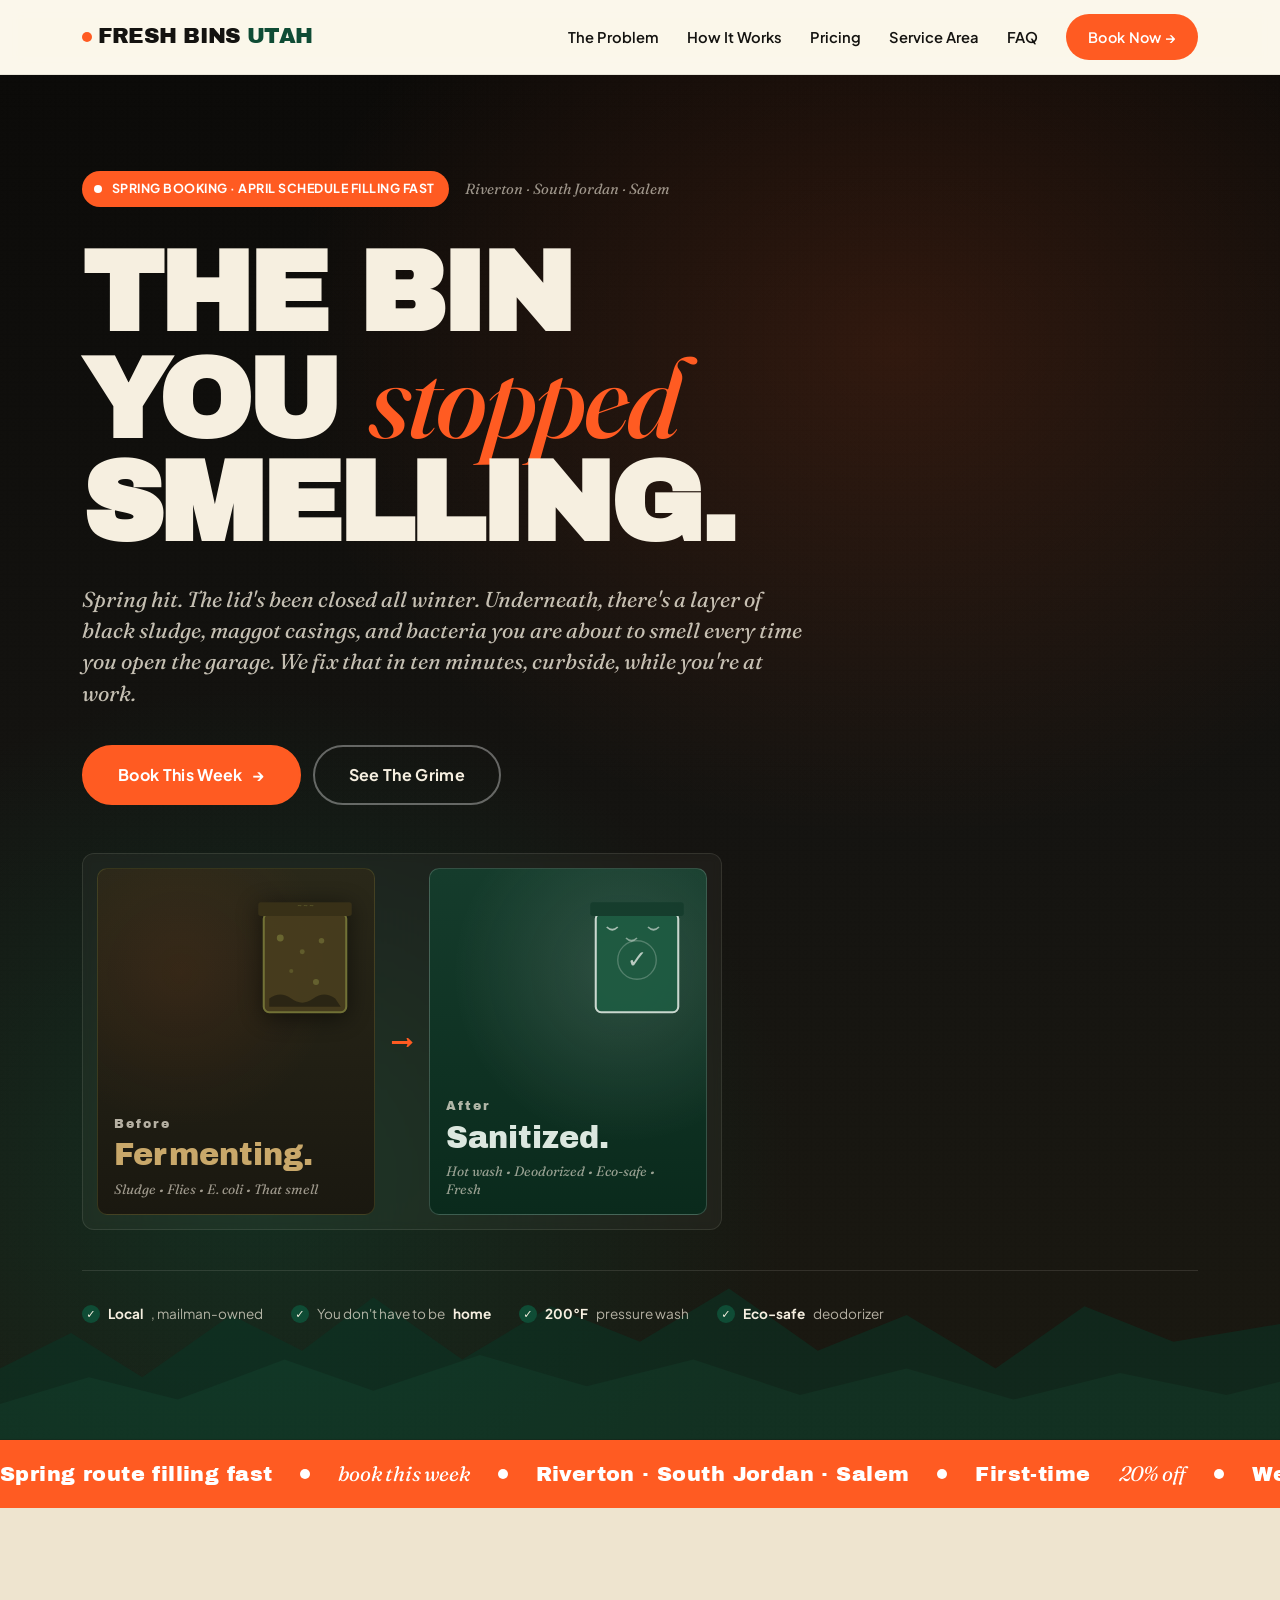
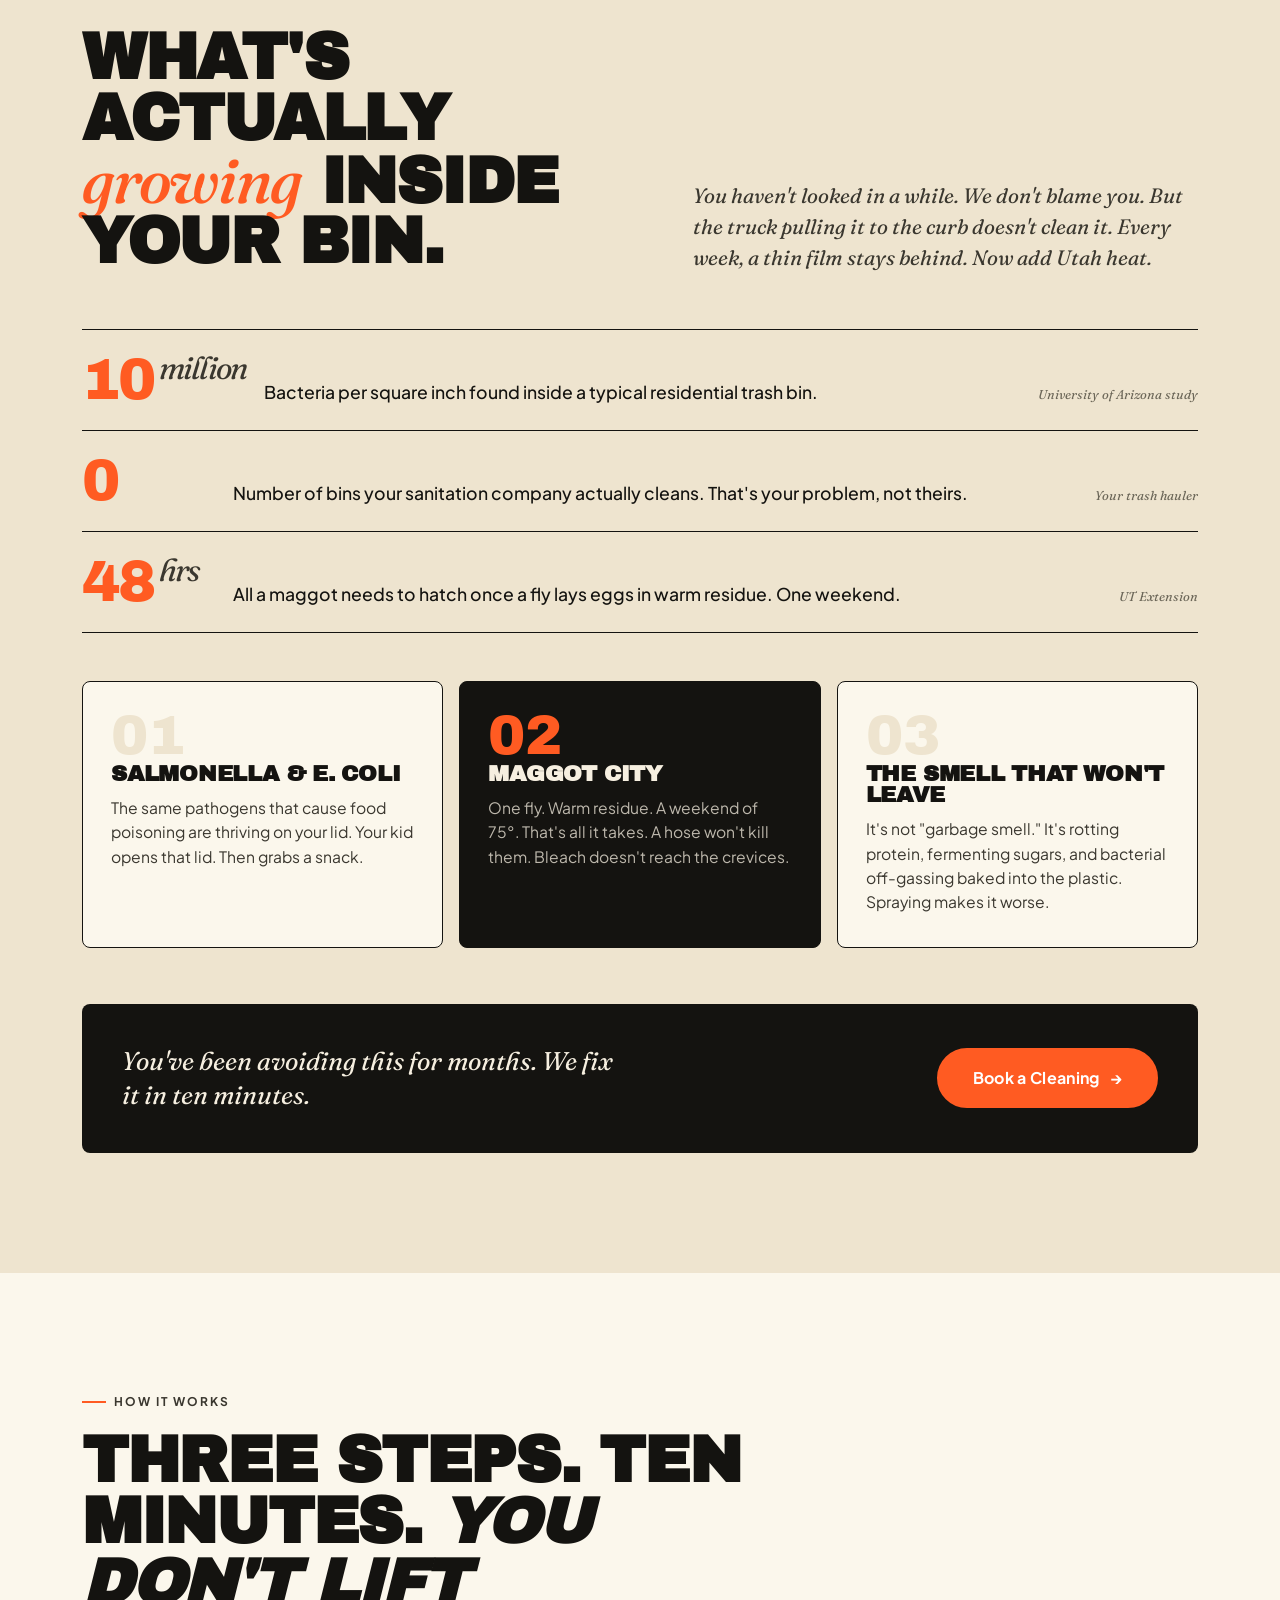
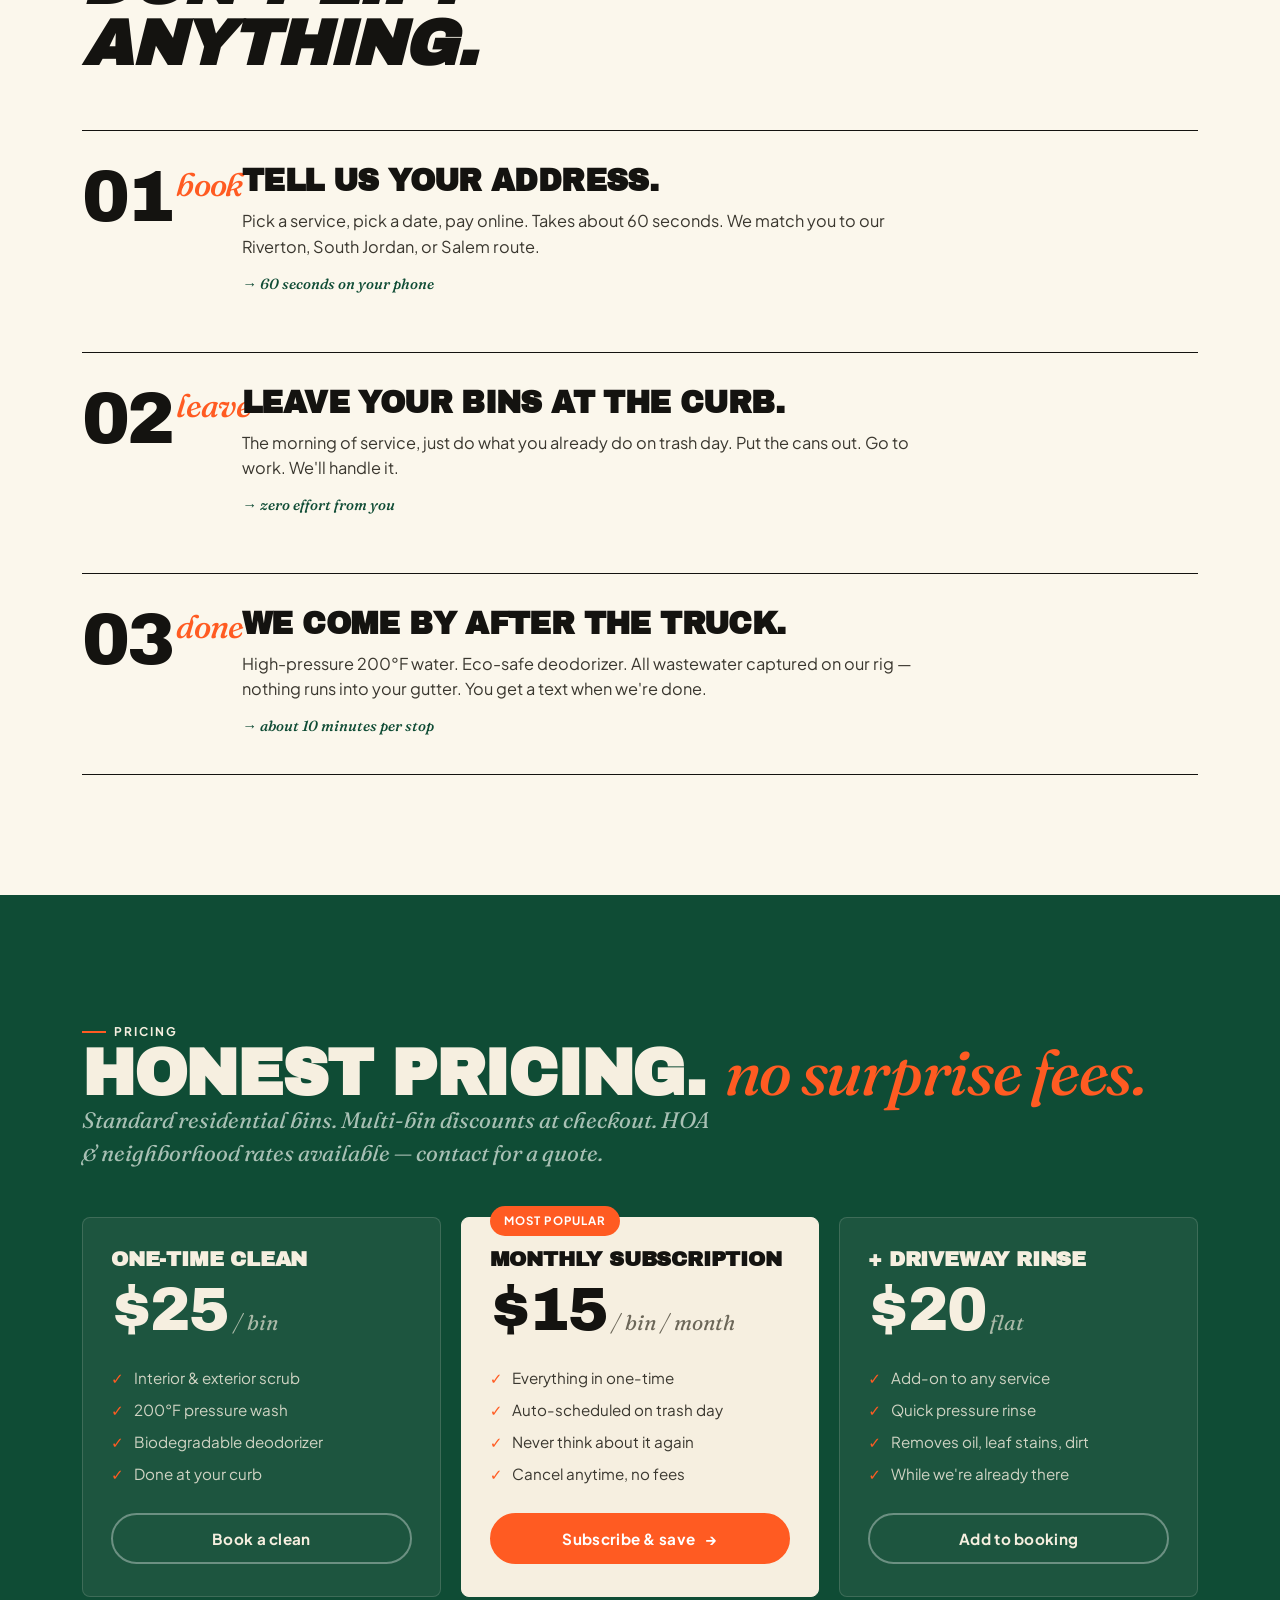
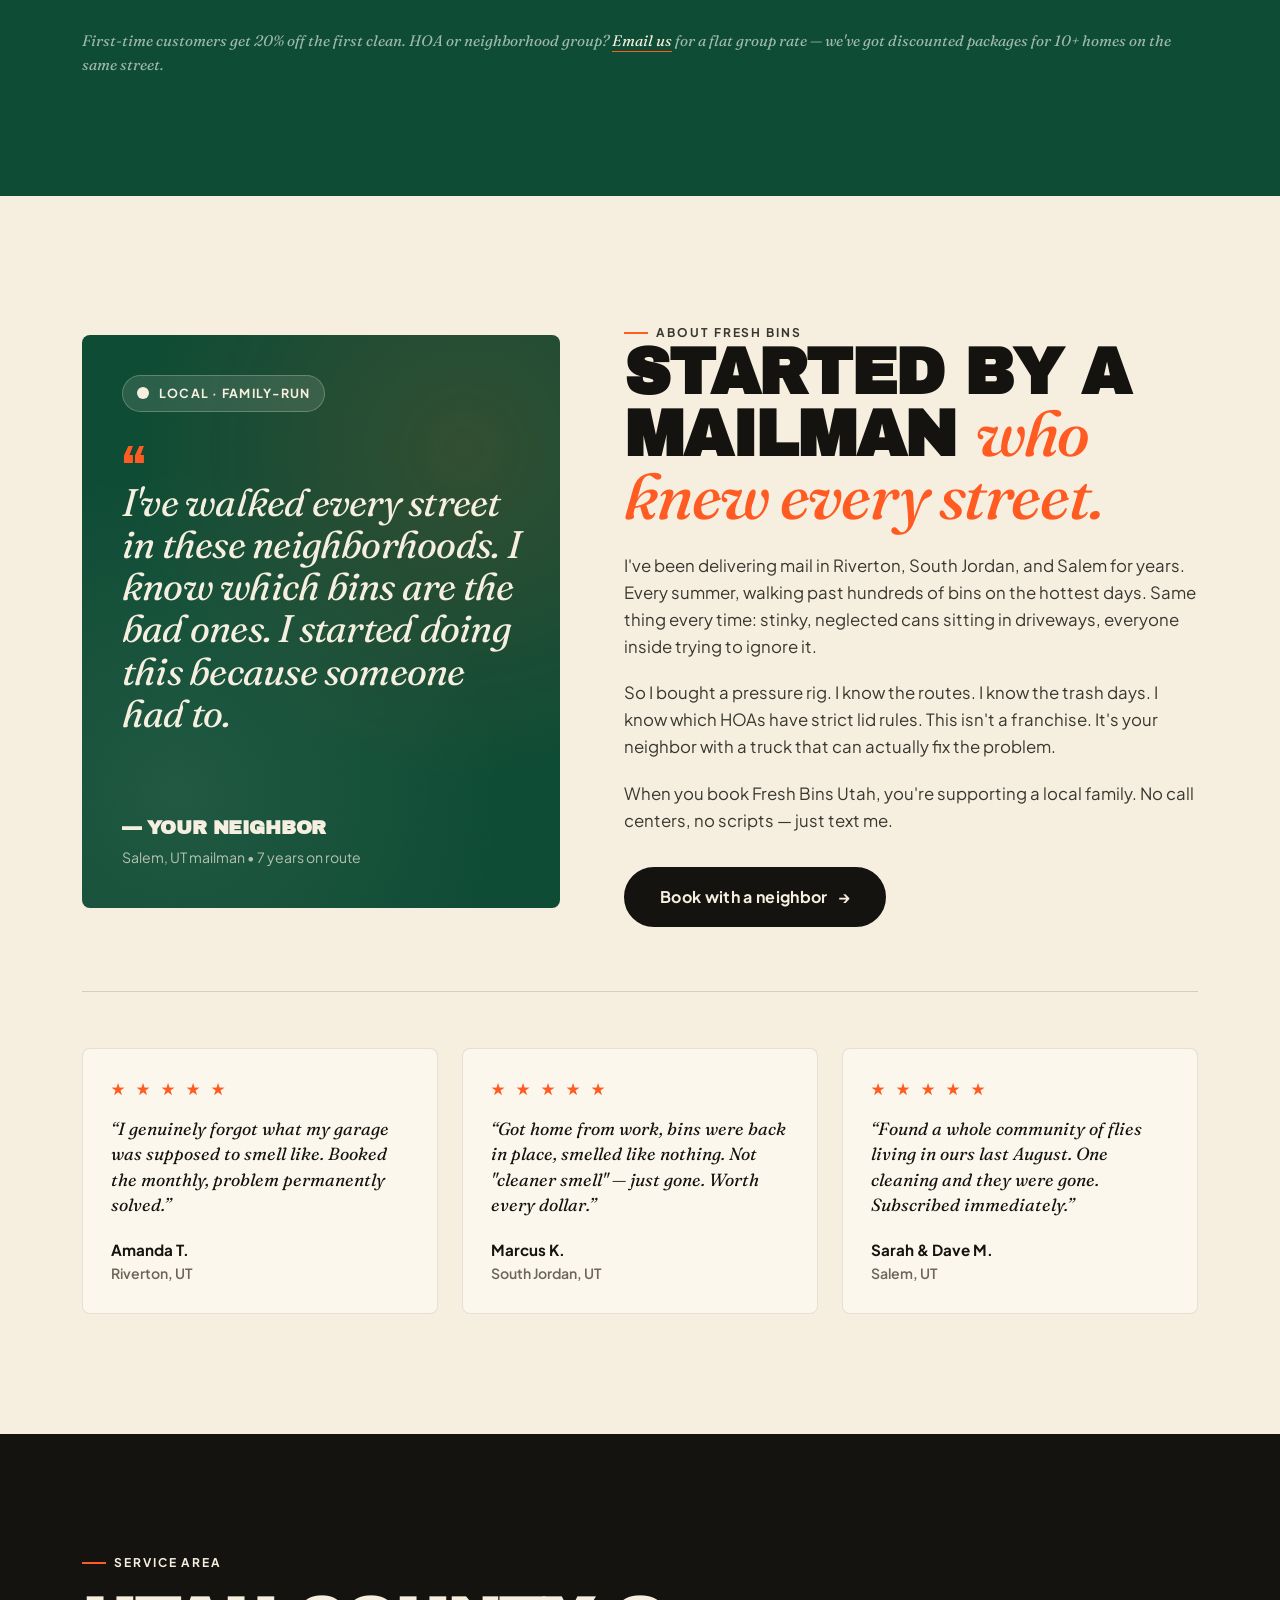
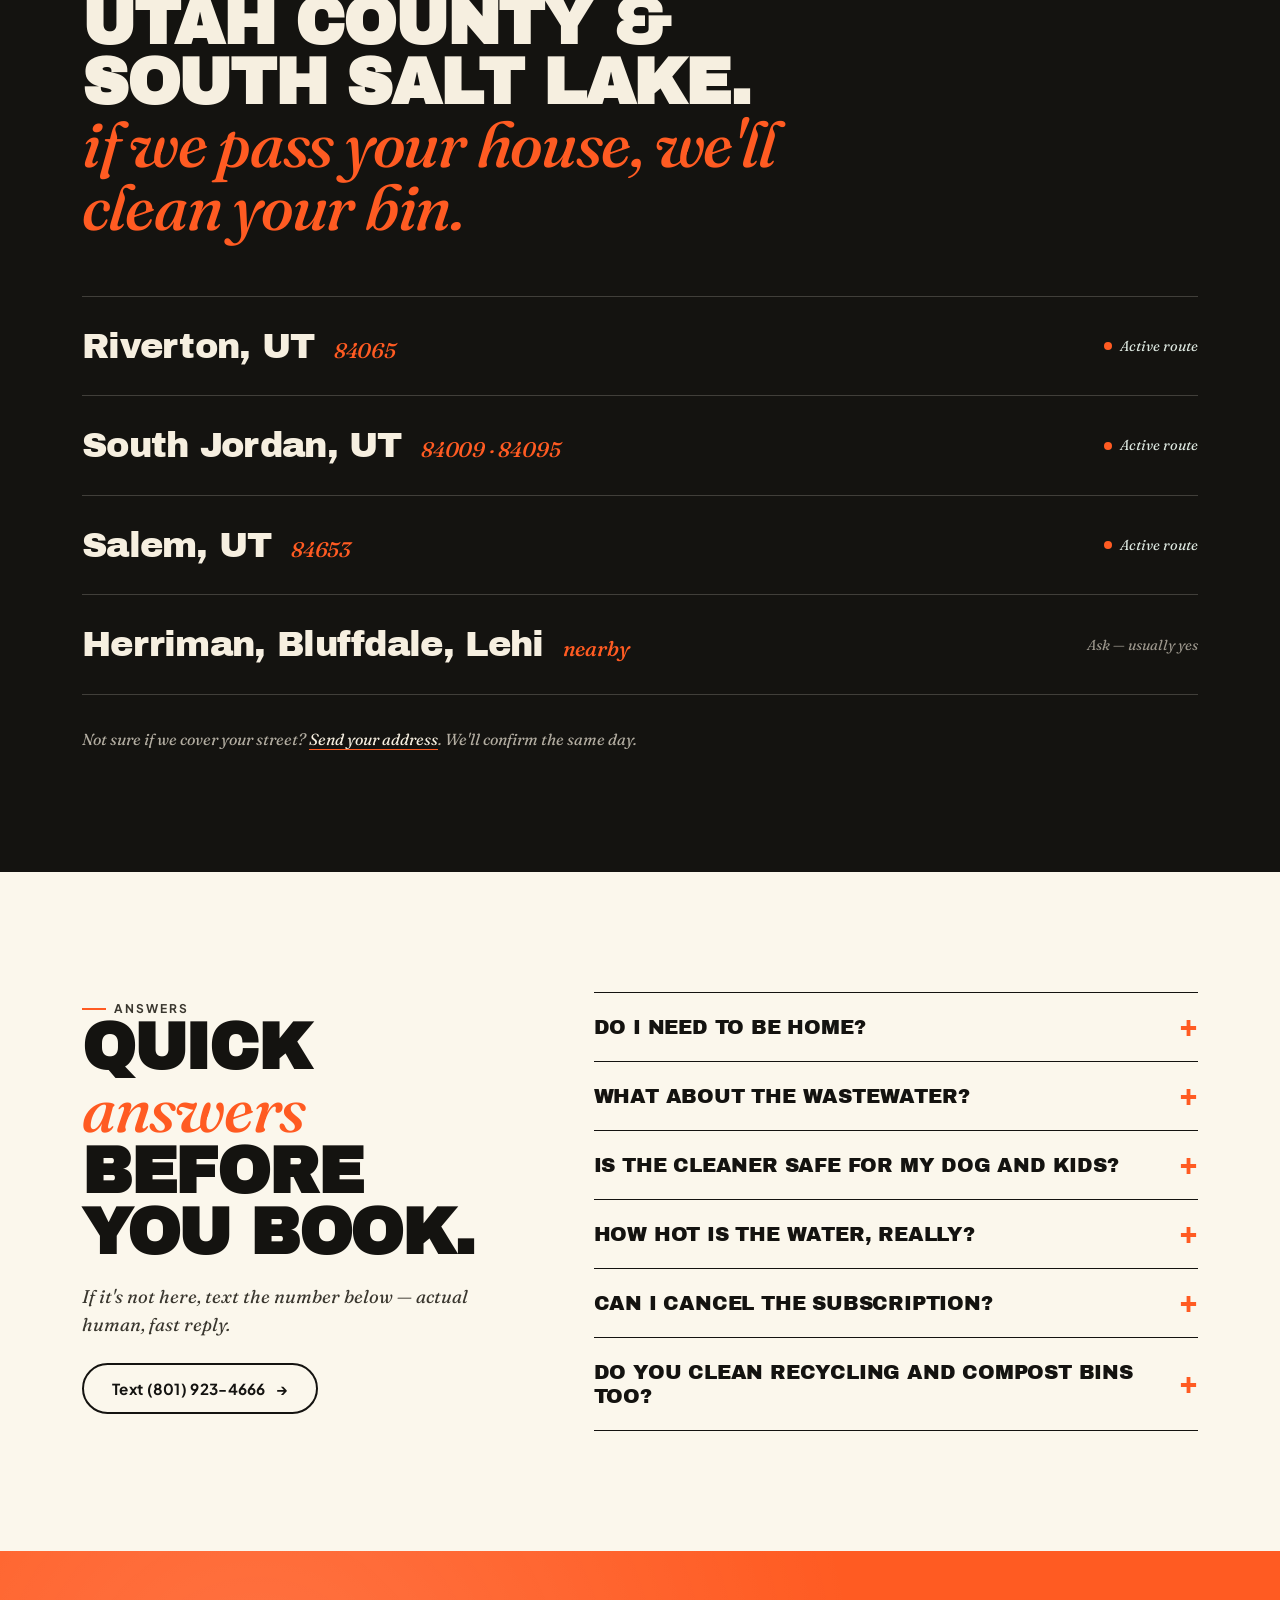
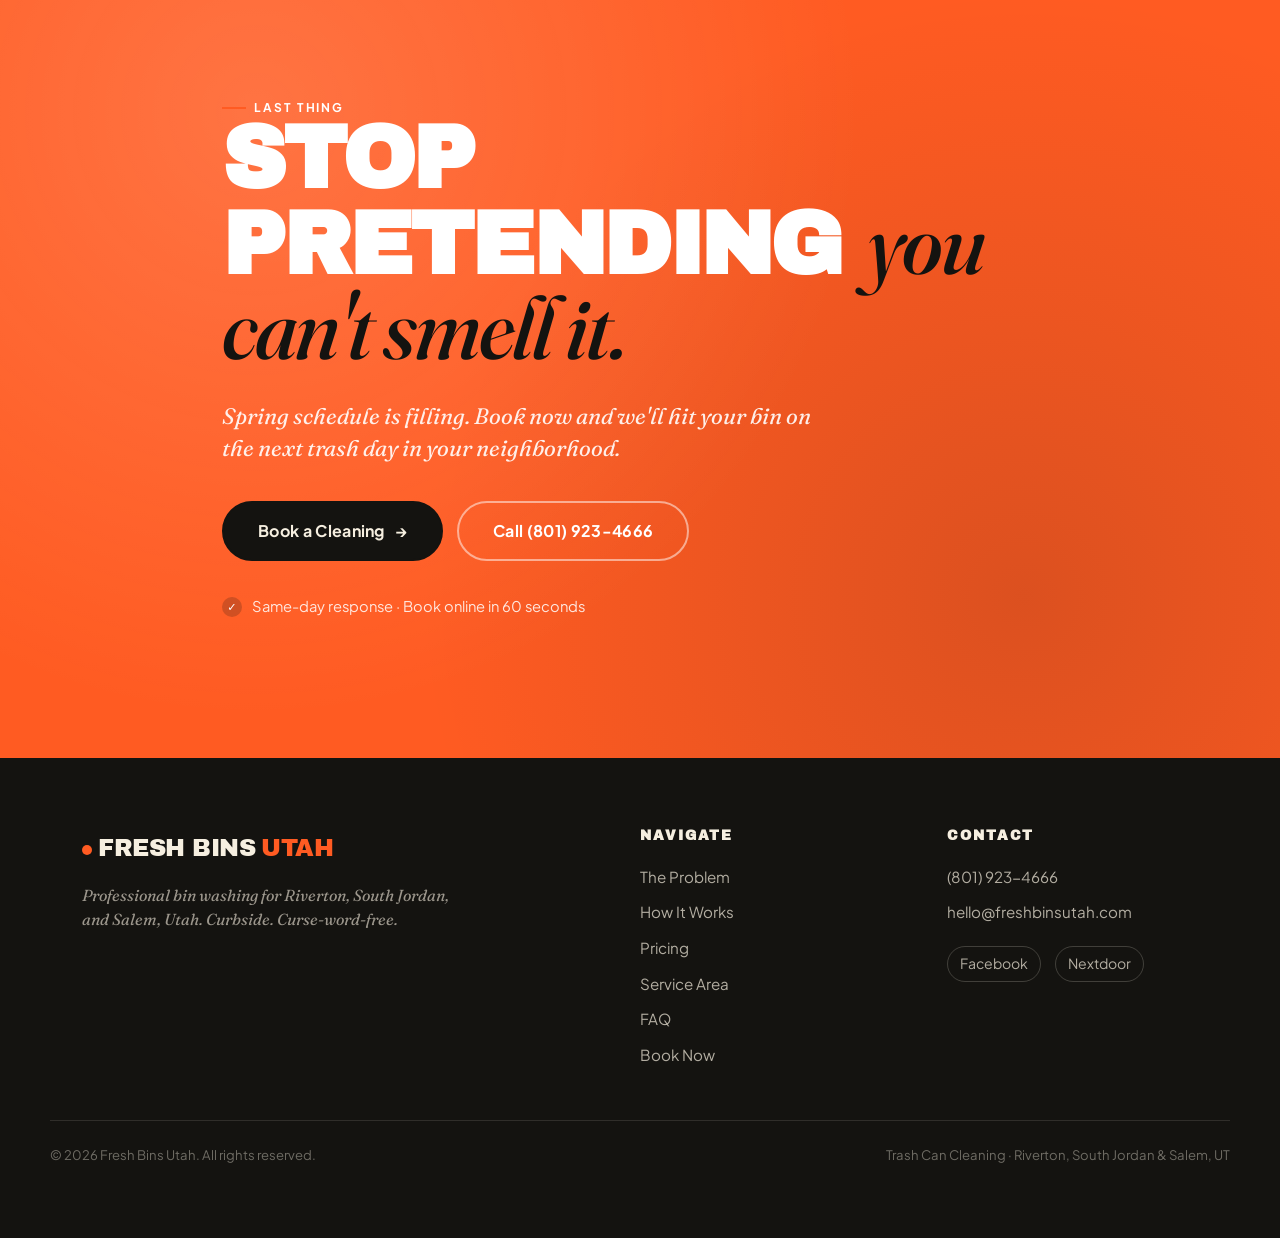
==== index.html @ 8e1d7fcf "Initial site" ====
<!DOCTYPE html>
<html lang="en">
<head>
  <meta charset="UTF-8" />
  <meta name="viewport" content="width=device-width, initial-scale=1.0" />
  <title>Fresh Bins Utah | Trash Can Cleaning in Riverton, South Jordan &amp; Salem UT</title>
  <meta name="description" content="We pressure-wash the gunk, maggots, and stench out of your trash cans. Curbside service in Riverton, South Jordan &amp; Salem, UT. Book online in 60 seconds." />
  <meta name="keywords" content="bin washing Utah, trash can cleaning Riverton UT, trash can cleaning South Jordan UT, recycling bin cleaning Salem Utah, garbage can cleaning service Utah County" />
  <meta name="theme-color" content="#141310" />
  <meta property="og:title" content="Fresh Bins Utah | Bin Washing Service" />
  <meta property="og:description" content="Spring is here. So are the flies. We clean the bin you've stopped looking at." />
  <meta property="og:type" content="website" />
  <link rel="stylesheet" href="style.css" />

  <!-- JSON-LD Local Business Schema -->
  <script type="application/ld+json">
  {
    "@context": "https://schema.org",
    "@type": "LocalBusiness",
    "name": "Fresh Bins Utah",
    "description": "Professional trash can and recycling bin cleaning service serving Riverton, South Jordan, and Salem, Utah.",
    "telephone": "(801) 923-4666",
    "email": "hello@freshbinsutah.com",
    "url": "https://freshbinsutah.com",
    "areaServed": [
      { "@type": "City", "name": "Riverton", "addressRegion": "UT" },
      { "@type": "City", "name": "South Jordan", "addressRegion": "UT" },
      { "@type": "City", "name": "Salem", "addressRegion": "UT" }
    ],
    "serviceType": "Bin Washing, Trash Can Cleaning, Pressure Washing",
    "priceRange": "$$",
    "sameAs": []
  }
  </script>
</head>
<body>

  <!-- ===================== NAV ===================== -->
  <header class="site-header">
    <div class="container nav-container">
      <a href="#hero" class="logo">
        <span class="dot"></span>Fresh Bins <span>Utah</span>
      </a>
      <button class="nav-toggle" aria-label="Open menu" aria-expanded="false">
        <span></span><span></span><span></span>
      </button>
      <nav class="nav-links" id="nav-links">
        <a href="#problem">The Problem</a>
        <a href="#how-it-works">How It Works</a>
        <a href="#pricing">Pricing</a>
        <a href="#service-area">Service Area</a>
        <a href="#faq">FAQ</a>
        <a href="book.html" class="nav-cta">Book Now &rarr;</a>
      </nav>
    </div>
  </header>

  <!-- ===================== HERO ===================== -->
  <section id="hero" class="hero">
    <div class="hero-bg"></div>
    <div class="hero-grain"></div>

    <!-- Mountain silhouette -->
    <svg class="hero-mountains" viewBox="0 0 1440 220" preserveAspectRatio="none" aria-hidden="true">
      <path fill="#0a3525" d="M0,220 L0,140 L80,100 L160,150 L260,80 L340,120 L420,60 L520,130 L620,70 L720,110 L820,50 L920,120 L1020,80 L1120,140 L1220,70 L1320,110 L1440,90 L1440,220 Z"/>
      <path fill="#0F4C35" opacity="0.7" d="M0,220 L0,180 L100,150 L200,175 L320,130 L420,165 L540,125 L660,160 L780,130 L900,170 L1020,140 L1140,175 L1260,145 L1380,170 L1440,155 L1440,220 Z"/>
    </svg>

    <div class="container hero-content">
      <div class="hero-top">
        <span class="hero-alert">
          <span class="pulse"></span> Spring Booking &middot; April Schedule Filling Fast
        </span>
        <span class="hero-locations">Riverton &middot; South Jordan &middot; Salem</span>
      </div>

      <h1>
        <span class="line">The bin</span>
        <span class="line">you <em>stopped</em></span>
        <span class="line">smelling.</span>
      </h1>

      <p class="hero-sub">
        Spring hit. The lid's been closed all winter. Underneath, there's a layer of black sludge, maggot casings, and bacteria you are about to smell every time you open the garage. We fix that in ten minutes, curbside, while you're at work.
      </p>

      <div class="hero-ctas">
        <a href="book.html" class="btn btn-primary btn-lg btn-arrow">Book This Week</a>
        <a href="#problem" class="btn btn-ghost btn-lg">See The Grime</a>
      </div>

      <!-- Before / After visual -->
      <div class="hero-visual" aria-label="Before and after bin transformation">
        <div class="bin bin-before">
          <svg class="bin-illo" viewBox="0 0 80 100" aria-hidden="true">
            <rect x="10" y="22" width="60" height="72" rx="4" fill="#4a3f1e" stroke="#7A7B3A" stroke-width="1.5"/>
            <rect x="6" y="14" width="68" height="10" rx="2" fill="#3a3218"/>
            <circle cx="22" cy="40" r="2.5" fill="#7A7B3A" opacity="0.8"/>
            <circle cx="38" cy="50" r="1.8" fill="#7A7B3A" opacity="0.6"/>
            <circle cx="52" cy="42" r="2" fill="#7A7B3A" opacity="0.7"/>
            <circle cx="30" cy="64" r="1.5" fill="#7A7B3A" opacity="0.5"/>
            <circle cx="48" cy="72" r="2.2" fill="#7A7B3A" opacity="0.7"/>
            <path d="M14 84 Q22 78 30 84 T46 84 T62 84 L66 90 L14 90 Z" fill="#2a2413" opacity="0.9"/>
            <text x="40" y="18" text-anchor="middle" font-size="6" fill="#7A7B3A" opacity="0.7">~ ~ ~</text>
          </svg>
          <span class="bin-label">Before</span>
          <div class="bin-state">Fermenting.</div>
          <span class="bin-meta">Sludge &bull; Flies &bull; E. coli &bull; That smell</span>
        </div>

        <div class="arrow-transform" aria-hidden="true">&rarr;</div>

        <div class="bin bin-after">
          <svg class="bin-illo" viewBox="0 0 80 100" aria-hidden="true">
            <rect x="10" y="22" width="60" height="72" rx="4" fill="#1e5c42" stroke="#DCE7DF" stroke-width="1.5"/>
            <rect x="6" y="14" width="68" height="10" rx="2" fill="#153c2c"/>
            <path d="M18 32 Q22 36 26 32" stroke="#DCE7DF" stroke-width="1.2" fill="none" opacity="0.8"/>
            <path d="M32 40 Q36 44 40 40" stroke="#DCE7DF" stroke-width="1.2" fill="none" opacity="0.6"/>
            <path d="M48 32 Q52 36 56 32" stroke="#DCE7DF" stroke-width="1.2" fill="none" opacity="0.7"/>
            <circle cx="40" cy="56" r="14" fill="none" stroke="#DCE7DF" stroke-width="1" opacity="0.3"/>
            <text x="40" y="62" text-anchor="middle" font-size="18" font-weight="900" fill="#DCE7DF" opacity="0.9">&#10003;</text>
          </svg>
          <span class="bin-label">After</span>
          <div class="bin-state">Sanitized.</div>
          <span class="bin-meta">Hot wash &bull; Deodorized &bull; Eco-safe &bull; Fresh</span>
        </div>
      </div>

      <div class="hero-trust">
        <span class="trust-item"><span class="check">&#10003;</span> <strong>Local</strong>, mailman-owned</span>
        <span class="trust-item"><span class="check">&#10003;</span> You don't have to be <strong>home</strong></span>
        <span class="trust-item"><span class="check">&#10003;</span> <strong>200&deg;F</strong> pressure wash</span>
        <span class="trust-item"><span class="check">&#10003;</span> <strong>Eco-safe</strong> deodorizer</span>
      </div>
    </div>
  </section>

  <!-- ===================== URGENCY STRIP ===================== -->
  <div class="urgency-strip" aria-hidden="true">
    <div class="urgency-track">
      <span>Spring route filling fast <span class="dot"></span> <em>book this week</em> <span class="dot"></span> Riverton &middot; South Jordan &middot; Salem <span class="dot"></span> First-time <em>20% off</em> <span class="dot"></span> We come to your curb <span class="dot"></span> 10-minute cleanings <span class="dot"></span></span>
      <span>Spring route filling fast <span class="dot"></span> <em>book this week</em> <span class="dot"></span> Riverton &middot; South Jordan &middot; Salem <span class="dot"></span> First-time <em>20% off</em> <span class="dot"></span> We come to your curb <span class="dot"></span> 10-minute cleanings <span class="dot"></span></span>
    </div>
  </div>

  <!-- ===================== PROBLEM / DISGUST ===================== -->
  <section id="problem" class="problem section-pad">
    <div class="container">
      <div class="problem-head reveal">
        <h2>What's actually <em>growing</em> inside your bin.</h2>
        <p class="problem-lede">
          You haven't looked in a while. We don't blame you. But the truck pulling it to the curb doesn't clean it. Every week, a thin film stays behind. Now add Utah heat.
        </p>
      </div>

      <ul class="gross-stats reveal">
        <li class="gross-stat">
          <span class="num">10<sup class="num-unit">million</sup></span>
          <span class="desc">Bacteria per square inch found inside a typical residential trash bin.</span>
          <span class="source">University of Arizona study</span>
        </li>
        <li class="gross-stat">
          <span class="num">0</span>
          <span class="desc">Number of bins your sanitation company actually cleans. That's your problem, not theirs.</span>
          <span class="source">Your trash hauler</span>
        </li>
        <li class="gross-stat">
          <span class="num">48<sup class="num-unit">hrs</sup></span>
          <span class="desc">All a maggot needs to hatch once a fly lays eggs in warm residue. One weekend.</span>
          <span class="source">UT Extension</span>
        </li>
      </ul>

      <div class="bin-truths">
        <article class="truth-card reveal">
          <div class="truth-num">01</div>
          <h3>Salmonella &amp; E. coli</h3>
          <p>The same pathogens that cause food poisoning are thriving on your lid. Your kid opens that lid. Then grabs a snack.</p>
        </article>
        <article class="truth-card accent reveal">
          <div class="truth-num">02</div>
          <h3>Maggot city</h3>
          <p>One fly. Warm residue. A weekend of 75&deg;. That's all it takes. A hose won't kill them. Bleach doesn't reach the crevices.</p>
        </article>
        <article class="truth-card reveal">
          <div class="truth-num">03</div>
          <h3>The smell that won't leave</h3>
          <p>It's not "garbage smell." It's rotting protein, fermenting sugars, and bacterial off-gassing baked into the plastic. Spraying makes it worse.</p>
        </article>
      </div>

      <div class="problem-cta reveal">
        <p>You've been avoiding this for months. <em>We fix it in ten minutes.</em></p>
        <a href="book.html" class="btn btn-primary btn-lg btn-arrow">Book a Cleaning</a>
      </div>
    </div>
  </section>

  <!-- ===================== HOW IT WORKS ===================== -->
  <section id="how-it-works" class="how-it-works section-pad">
    <div class="container">
      <div class="how-head reveal">
        <span class="eyebrow">How it works</span>
        <h2>Three steps. Ten minutes. <em>You don't lift anything.</em></h2>
      </div>

      <ol class="steps">
        <li class="step reveal">
          <div class="step-num">01<em>book</em></div>
          <div class="step-body">
            <h3>Tell us your address.</h3>
            <p>Pick a service, pick a date, pay online. Takes about 60 seconds. We match you to our Riverton, South Jordan, or Salem route.</p>
            <span class="step-time">&rarr; 60 seconds on your phone</span>
          </div>
        </li>
        <li class="step reveal">
          <div class="step-num">02<em>leave</em></div>
          <div class="step-body">
            <h3>Leave your bins at the curb.</h3>
            <p>The morning of service, just do what you already do on trash day. Put the cans out. Go to work. We'll handle it.</p>
            <span class="step-time">&rarr; zero effort from you</span>
          </div>
        </li>
        <li class="step reveal">
          <div class="step-num">03<em>done</em></div>
          <div class="step-body">
            <h3>We come by after the truck.</h3>
            <p>High-pressure 200&deg;F water. Eco-safe deodorizer. All wastewater captured on our rig &mdash; nothing runs into your gutter. You get a text when we're done.</p>
            <span class="step-time">&rarr; about 10 minutes per stop</span>
          </div>
        </li>
      </ol>
    </div>
  </section>

  <!-- ===================== PRICING ===================== -->
  <section id="pricing" class="pricing section-pad">
    <div class="container">
      <div class="pricing-head reveal">
        <span class="eyebrow on-dark">Pricing</span>
        <h2>Honest pricing. <em>No surprise fees.</em></h2>
        <p class="section-intro">Standard residential bins. Multi-bin discounts at checkout. HOA &amp; neighborhood rates available &mdash; contact for a quote.</p>
      </div>

      <div class="pricing-grid">
        <article class="price-card reveal">
          <h3>One-Time Clean</h3>
          <div class="price-amount">$25<span class="unit">/ bin</span></div>
          <ul class="price-features">
            <li>Interior &amp; exterior scrub</li>
            <li>200&deg;F pressure wash</li>
            <li>Biodegradable deodorizer</li>
            <li>Done at your curb</li>
          </ul>
          <a href="book.html" class="btn btn-ghost btn-full">Book a clean</a>
        </article>

        <article class="price-card featured reveal">
          <span class="price-badge">Most Popular</span>
          <h3>Monthly Subscription</h3>
          <div class="price-amount">$15<span class="unit">/ bin / month</span></div>
          <ul class="price-features">
            <li>Everything in one-time</li>
            <li>Auto-scheduled on trash day</li>
            <li>Never think about it again</li>
            <li>Cancel anytime, no fees</li>
          </ul>
          <a href="book.html" class="btn btn-primary btn-full btn-arrow">Subscribe &amp; save</a>
        </article>

        <article class="price-card reveal">
          <h3>+ Driveway Rinse</h3>
          <div class="price-amount">$20<span class="unit">flat</span></div>
          <ul class="price-features">
            <li>Add-on to any service</li>
            <li>Quick pressure rinse</li>
            <li>Removes oil, leaf stains, dirt</li>
            <li>While we're already there</li>
          </ul>
          <a href="book.html" class="btn btn-ghost btn-full">Add to booking</a>
        </article>
      </div>

      <p class="pricing-note reveal">
        First-time customers get 20% off the first clean. HOA or neighborhood group? <a href="#contact">Email us</a> for a flat group rate &mdash; we've got discounted packages for 10+ homes on the same street.
      </p>
    </div>
  </section>

  <!-- ===================== ABOUT / TRUST ===================== -->
  <section id="about" class="about section-pad">
    <div class="container">
      <div class="about-layout">

        <div class="about-visual reveal">
          <span class="about-badge">
            <svg width="12" height="12" viewBox="0 0 12 12" fill="currentColor" aria-hidden="true"><circle cx="6" cy="6" r="6"/></svg>
            Local &middot; Family-run
          </span>

          <div class="about-quote">
            <span class="quote-mark">&ldquo;</span>
            I've walked every street in these neighborhoods. I know which bins are the bad ones. I started doing this because someone had to.
          </div>

          <div class="about-sig">
            <strong>&mdash; Your neighbor</strong>
            Salem, UT mailman &bull; 7 years on route
          </div>
        </div>

        <div class="about-text reveal">
          <span class="eyebrow">About Fresh Bins</span>
          <h2>Started by a mailman <em>who knew every street.</em></h2>
          <p>I've been delivering mail in Riverton, South Jordan, and Salem for years. Every summer, walking past hundreds of bins on the hottest days. Same thing every time: stinky, neglected cans sitting in driveways, everyone inside trying to ignore it.</p>
          <p>So I bought a pressure rig. I know the routes. I know the trash days. I know which HOAs have strict lid rules. This isn't a franchise. It's your neighbor with a truck that can actually fix the problem.</p>
          <p>When you book Fresh Bins Utah, you're supporting a local family. No call centers, no scripts &mdash; just text me.</p>
          <a href="book.html" class="btn btn-ink btn-lg btn-arrow about-cta">Book with a neighbor</a>
        </div>

      </div>

      <!-- Reviews -->
      <div class="reviews reveal">
        <article class="review">
          <div class="review-stars">&#9733; &#9733; &#9733; &#9733; &#9733;</div>
          <p class="review-text">&ldquo;I genuinely forgot what my garage was supposed to smell like. Booked the monthly, problem permanently solved.&rdquo;</p>
          <div class="review-author"><strong>Amanda T.</strong>Riverton, UT</div>
        </article>
        <article class="review">
          <div class="review-stars">&#9733; &#9733; &#9733; &#9733; &#9733;</div>
          <p class="review-text">&ldquo;Got home from work, bins were back in place, smelled like nothing. Not "cleaner smell" &mdash; just gone. Worth every dollar.&rdquo;</p>
          <div class="review-author"><strong>Marcus K.</strong>South Jordan, UT</div>
        </article>
        <article class="review">
          <div class="review-stars">&#9733; &#9733; &#9733; &#9733; &#9733;</div>
          <p class="review-text">&ldquo;Found a whole community of flies living in ours last August. One cleaning and they were gone. Subscribed immediately.&rdquo;</p>
          <div class="review-author"><strong>Sarah &amp; Dave M.</strong>Salem, UT</div>
        </article>
      </div>
    </div>
  </section>

  <!-- ===================== SERVICE AREA ===================== -->
  <section id="service-area" class="service-area section-pad">
    <div class="container">
      <div class="how-head reveal">
        <span class="eyebrow on-dark">Service area</span>
        <h2>Utah County &amp; South Salt Lake. <em>If we pass your house, we'll clean your bin.</em></h2>
      </div>

      <ul class="area-list reveal">
        <li class="area-row">
          <span class="area-name">Riverton, UT <em>84065</em></span>
          <span class="area-status active">Active route</span>
        </li>
        <li class="area-row">
          <span class="area-name">South Jordan, UT <em>84009 &middot; 84095</em></span>
          <span class="area-status active">Active route</span>
        </li>
        <li class="area-row">
          <span class="area-name">Salem, UT <em>84653</em></span>
          <span class="area-status active">Active route</span>
        </li>
        <li class="area-row">
          <span class="area-name">Herriman, Bluffdale, Lehi <em>nearby</em></span>
          <span class="area-status">Ask &mdash; usually yes</span>
        </li>
      </ul>

      <p class="area-note">Not sure if we cover your street? <a href="#contact">Send your address</a>. We'll confirm the same day.</p>
    </div>
  </section>

  <!-- ===================== FAQ ===================== -->
  <section id="faq" class="faq section-pad">
    <div class="container">
      <div class="faq-layout">
        <div class="faq-intro reveal">
          <span class="eyebrow">Answers</span>
          <h2>Quick <em>answers</em> before you book.</h2>
          <p>If it's not here, text the number below &mdash; actual human, fast reply.</p>
          <a href="tel:+18019234666" class="btn btn-outline btn-arrow">Text (801) 923-4666</a>
        </div>

        <div class="faq-list">
          <details class="faq-item">
            <summary>Do I need to be home?</summary>
            <div class="faq-answer">No. Just leave the bins at the curb on your trash day like you already do. We handle the rest and text you when we're finished.</div>
          </details>
          <details class="faq-item">
            <summary>What about the wastewater?</summary>
            <div class="faq-answer">Our rig captures 100% of the wastewater. Nothing runs into your gutter, lawn, or storm drain. We dispose of it properly &mdash; it's the whole reason a pro service exists instead of "just use a hose."</div>
          </details>
          <details class="faq-item">
            <summary>Is the cleaner safe for my dog and kids?</summary>
            <div class="faq-answer">Yes. We use a biodegradable, plant-based deodorizer &mdash; no bleach, no harsh solvents. The bins are safe to touch the moment we leave.</div>
          </details>
          <details class="faq-item">
            <summary>How hot is the water, really?</summary>
            <div class="faq-answer">Up to 200&deg;F at 3,000 PSI. That's what actually kills bacteria and breaks down baked-on residue. A garden hose maxes at 80&deg;F and 40 PSI. It isn't the same thing.</div>
          </details>
          <details class="faq-item">
            <summary>Can I cancel the subscription?</summary>
            <div class="faq-answer">Anytime. No fees, no scripts, no guilt trip. Text us and it's done.</div>
          </details>
          <details class="faq-item">
            <summary>Do you clean recycling and compost bins too?</summary>
            <div class="faq-answer">Yes. Same price, same process. Recycling bins are often worse than trash because of the sugary residue that nobody rinses out first.</div>
          </details>
        </div>
      </div>
    </div>
  </section>

  <!-- ===================== FINAL CTA ===================== -->
  <section id="contact" class="final-cta">
    <div class="container final-cta-content">
      <span class="eyebrow on-dark" style="color:#fff;">Last thing</span>
      <h2>Stop pretending <em>you can't smell it.</em></h2>
      <p class="final-cta-sub">Spring schedule is filling. Book now and we'll hit your bin on the next trash day in your neighborhood.</p>
      <div class="final-cta-row">
        <a href="book.html" class="btn btn-ink btn-lg btn-arrow">Book a Cleaning</a>
        <a href="tel:+18019234666" class="btn btn-outline btn-lg">Call (801) 923-4666</a>
      </div>
      <span class="final-cta-meta"><span class="check">&#10003;</span> Same-day response &middot; Book online in 60 seconds</span>
    </div>
  </section>

  <!-- ===================== FOOTER ===================== -->
  <footer class="site-footer">
    <div class="container footer-content">
      <div class="footer-brand">
        <a href="#hero" class="logo"><span class="dot"></span>Fresh Bins <span>Utah</span></a>
        <p>Professional bin washing for Riverton, South Jordan, and Salem, Utah. Curbside. Curse-word-free.</p>
      </div>
      <div class="footer-links">
        <h4>Navigate</h4>
        <a href="#problem">The Problem</a>
        <a href="#how-it-works">How It Works</a>
        <a href="#pricing">Pricing</a>
        <a href="#service-area">Service Area</a>
        <a href="#faq">FAQ</a>
        <a href="book.html">Book Now</a>
      </div>
      <div class="footer-contact">
        <h4>Contact</h4>
        <a href="tel:+18019234666">(801) 923-4666</a>
        <a href="mailto:hello@freshbinsutah.com">hello@freshbinsutah.com</a>
        <div class="social-links">
          <a href="#" aria-label="Facebook">Facebook</a>
          <a href="#" aria-label="Nextdoor">Nextdoor</a>
        </div>
      </div>
    </div>
    <div class="container footer-bottom">
      <p>&copy; 2026 Fresh Bins Utah. All rights reserved.</p>
      <p>Trash Can Cleaning &middot; Riverton, South Jordan &amp; Salem, UT</p>
    </div>
  </footer>

  <!-- ===================== STICKY MOBILE BOOK BAR ===================== -->
  <div class="book-bar" id="book-bar" role="complementary">
    <div class="book-bar-msg">
      <strong>Spring schedule filling.</strong>
      <em>First clean 20% off.</em>
    </div>
    <a href="book.html" class="btn">Book Now &rarr;</a>
  </div>

  <script src="script.js"></script>
</body>
</html>
---- style.css ----
/* ============================================================
   Fresh Bins Utah — style.css
   Aesthetic: "Utah Raw" — editorial-industrial, warm & bold
   Palette: cream paper + pine green + citrus orange urgency
   Type: Archivo Black + Fraunces italic + Plus Jakarta Sans
   Mobile-first. No framework.
   ============================================================ */

/* ---------- Fonts ---------- */
@import url('https://fonts.googleapis.com/css2?family=Archivo+Black&family=Fraunces:ital,opsz,wght@0,9..144,500;1,9..144,400;1,9..144,500;1,9..144,600&family=Plus+Jakarta+Sans:wght@400;500;600;700&display=swap');

/* ---------- Tokens ---------- */
:root {
  /* Core palette */
  --cream: #F6EFE0;
  --cream-deep: #EEE4CF;
  --paper: #FBF7EC;
  --ink: #141310;
  --ink-soft: #3A372F;
  --ink-muted: #6B6658;

  /* Accents */
  --pine: #0F4C35;
  --pine-dark: #0A3525;
  --pine-light: #DCE7DF;
  --citrus: #FF5B22;
  --citrus-dark: #E84A12;
  --citrus-light: #FFE5D8;
  --grime: #3C3A22;
  --grime-green: #7A7B3A;

  /* Legacy vars kept for book.html compatibility */
  --white: #FBF7EC;
  --navy: #141310;
  --green: #0F4C35;
  --green-dark: #0A3525;
  --green-light: #DCE7DF;
  --gray-mid: #6B6658;
  --gray-light: #EEE4CF;
  --border: #E3D9C3;

  /* Structure */
  --radius: 4px;
  --radius-lg: 8px;
  --shadow-sm: 0 1px 0 rgba(20,19,16,0.06), 0 2px 6px rgba(20,19,16,0.04);
  --shadow-md: 0 6px 20px rgba(20,19,16,0.08);
  --shadow-hard: 6px 6px 0 var(--ink);

  /* Type */
  --display: 'Archivo Black', 'Arial Black', sans-serif;
  --serif: 'Fraunces', 'Georgia', serif;
  --sans: 'Plus Jakarta Sans', system-ui, -apple-system, sans-serif;

  /* Layout */
  --container: 1180px;
  --pad: clamp(20px, 5vw, 32px);
}

/* ---------- Reset ---------- */
*, *::before, *::after { box-sizing: border-box; margin: 0; padding: 0; }
html { scroll-behavior: smooth; -webkit-text-size-adjust: 100%; }
body {
  font-family: var(--sans);
  font-size: 16px;
  line-height: 1.55;
  color: var(--ink);
  background: var(--paper);
  -webkit-font-smoothing: antialiased;
  overflow-x: hidden;
}
img, svg { display: block; max-width: 100%; }
a { color: inherit; text-decoration: none; }
button { font: inherit; cursor: pointer; border: none; background: none; color: inherit; }
ul { list-style: none; }
input, select, textarea { font: inherit; color: inherit; }

/* ---------- Utilities ---------- */
.container {
  width: 100%;
  max-width: var(--container);
  margin: 0 auto;
  padding: 0 var(--pad);
}

.section-pad { padding: clamp(64px, 10vw, 120px) 0; }
.bg-light { background: var(--cream); }
.bg-cream-deep { background: var(--cream-deep); }
.bg-ink { background: var(--ink); color: var(--cream); }
.bg-pine { background: var(--pine); color: var(--cream); }

/* ---------- Type defaults ---------- */
h1, h2, h3, h4, .display {
  font-family: var(--display);
  font-weight: 900;
  line-height: 0.95;
  letter-spacing: -0.02em;
  text-transform: uppercase;
}
h1 { font-size: clamp(3rem, 10vw, 6.25rem); }
h2 { font-size: clamp(2.25rem, 6.5vw, 4rem); }
h3 { font-size: clamp(1.3rem, 2.4vw, 1.75rem); letter-spacing: -0.01em; }
h4 { font-size: 1rem; letter-spacing: 0.05em; }

.italic {
  font-family: var(--serif);
  font-style: italic;
  font-weight: 400;
  text-transform: none;
  letter-spacing: -0.01em;
  line-height: 1;
}

.section-intro {
  font-family: var(--serif);
  font-style: italic;
  font-weight: 400;
  font-size: clamp(1.15rem, 2vw, 1.4rem);
  color: var(--ink-soft);
  max-width: 640px;
  line-height: 1.45;
  margin-bottom: 40px;
}

.eyebrow {
  display: inline-flex;
  align-items: center;
  gap: 8px;
  font-family: var(--sans);
  font-size: 0.75rem;
  font-weight: 700;
  letter-spacing: 0.16em;
  text-transform: uppercase;
  color: var(--ink-soft);
}
.eyebrow::before {
  content: '';
  width: 24px;
  height: 2px;
  background: var(--citrus);
}
.eyebrow.on-dark { color: var(--cream); }
.eyebrow.on-dark::before { background: var(--citrus); }

/* ---------- Buttons ---------- */
.btn {
  display: inline-flex;
  align-items: center;
  justify-content: center;
  gap: 10px;
  padding: 16px 28px;
  font-family: var(--sans);
  font-weight: 700;
  font-size: 0.95rem;
  letter-spacing: 0.02em;
  border-radius: 999px;
  border: 2px solid transparent;
  transition: transform .15s ease, box-shadow .2s ease, background .2s ease;
  white-space: nowrap;
  line-height: 1;
}
.btn-lg { padding: 20px 34px; font-size: 1rem; }
.btn-full { width: 100%; }
.btn:hover { transform: translateY(-1px); }

.btn-primary { background: var(--citrus); color: #fff; border-color: var(--citrus); }
.btn-primary:hover { background: var(--citrus-dark); border-color: var(--citrus-dark); }

.btn-ink { background: var(--ink); color: var(--cream); border-color: var(--ink); }
.btn-ink:hover { background: var(--pine); border-color: var(--pine); }

.btn-pine { background: var(--pine); color: #fff; border-color: var(--pine); }
.btn-pine:hover { background: var(--pine-dark); border-color: var(--pine-dark); }

.btn-outline { background: transparent; color: var(--ink); border-color: var(--ink); }
.btn-outline:hover { background: var(--ink); color: var(--cream); }

.btn-ghost { background: transparent; color: var(--cream); border-color: rgba(255,255,255,0.35); }
.btn-ghost:hover { background: rgba(255,255,255,0.08); border-color: var(--cream); }

.btn-arrow::after {
  content: '\2192';
  font-family: var(--sans);
  transition: transform .2s ease;
}
.btn-arrow:hover::after { transform: translateX(4px); }

/* ============================================================
   NAV
   ============================================================ */
.site-header {
  position: sticky;
  top: 0;
  z-index: 50;
  background: rgba(251, 247, 236, 0.85);
  backdrop-filter: saturate(160%) blur(10px);
  -webkit-backdrop-filter: saturate(160%) blur(10px);
  border-bottom: 1px solid rgba(20,19,16,0.08);
}
.nav-container {
  display: flex;
  align-items: center;
  justify-content: space-between;
  padding-top: 14px;
  padding-bottom: 14px;
}
.logo {
  font-family: var(--display);
  font-size: 1.2rem;
  letter-spacing: -0.02em;
  text-transform: uppercase;
  color: var(--ink);
  display: inline-flex;
  align-items: baseline;
  gap: 6px;
}
.logo .dot {
  width: 10px; height: 10px;
  background: var(--citrus);
  border-radius: 50%;
  display: inline-block;
  transform: translateY(-1px);
}
.logo span { color: var(--pine); }

.nav-toggle {
  width: 44px; height: 44px;
  display: inline-flex;
  align-items: center;
  justify-content: center;
  flex-direction: column;
  gap: 5px;
  padding: 0;
}
.nav-toggle span {
  width: 22px; height: 2px;
  background: var(--ink);
  transition: transform .2s ease, opacity .2s ease;
}
.nav-toggle.open span:nth-child(1) { transform: translateY(7px) rotate(45deg); }
.nav-toggle.open span:nth-child(2) { opacity: 0; }
.nav-toggle.open span:nth-child(3) { transform: translateY(-7px) rotate(-45deg); }

.nav-links {
  position: fixed;
  inset: 62px 0 0 0;
  background: var(--paper);
  flex-direction: column;
  padding: 40px var(--pad) 48px;
  gap: 0;
  transform: translateX(100%);
  transition: transform .3s ease;
  display: flex;
  z-index: 40;
  overflow-y: auto;
}
.nav-links.open { transform: translateX(0); }
.nav-links a {
  font-family: var(--display);
  font-size: 2rem;
  padding: 18px 0;
  border-bottom: 1px solid rgba(20,19,16,0.08);
  color: var(--ink);
  text-transform: uppercase;
  letter-spacing: -0.01em;
}
.nav-links a.active { color: var(--citrus); }
.nav-links .nav-cta {
  margin-top: 24px;
  font-size: 1rem;
  border: none;
  padding: 18px 28px;
  text-align: center;
  background: var(--citrus);
  color: #fff;
  border-radius: 999px;
  letter-spacing: 0.02em;
  font-family: var(--sans);
}

@media (min-width: 900px) {
  .nav-toggle { display: none; }
  .nav-links {
    position: static;
    transform: none;
    flex-direction: row;
    align-items: center;
    padding: 0;
    background: transparent;
    overflow: visible;
    gap: 28px;
  }
  .nav-links a {
    font-family: var(--sans);
    font-size: 0.92rem;
    font-weight: 600;
    padding: 8px 0;
    border: none;
    text-transform: none;
    letter-spacing: 0;
  }
  .nav-links a:not(.nav-cta):hover { color: var(--citrus); }
  .nav-links .nav-cta {
    margin-top: 0;
    font-size: 0.9rem;
    padding: 12px 22px;
  }
  .logo { font-size: 1.35rem; }
}

/* ============================================================
   HERO
   ============================================================ */
.hero {
  position: relative;
  overflow: hidden;
  background: var(--ink);
  color: var(--cream);
  padding: clamp(48px, 8vw, 96px) 0 clamp(56px, 9vw, 120px);
  isolation: isolate;
}

/* Layered atmospheric background */
.hero-bg {
  position: absolute;
  inset: 0;
  z-index: 0;
  background:
    radial-gradient(ellipse 80% 60% at 70% 20%, rgba(255,91,34,0.14), transparent 60%),
    radial-gradient(ellipse 60% 50% at 20% 80%, rgba(15,76,53,0.45), transparent 70%),
    linear-gradient(180deg, #0b0a08 0%, #141310 55%, #1a1810 100%);
}
.hero-grain {
  position: absolute; inset: 0; z-index: 1;
  opacity: 0.35;
  mix-blend-mode: overlay;
  background-image:
    radial-gradient(circle at 25% 25%, rgba(255,255,255,0.05) 0%, transparent 50%),
    radial-gradient(circle at 75% 75%, rgba(255,255,255,0.03) 0%, transparent 50%);
  background-size: 4px 4px, 6px 6px;
  pointer-events: none;
}
.hero-mountains {
  position: absolute;
  left: 0; right: 0; bottom: 0;
  z-index: 1;
  width: 100%;
  height: auto;
  pointer-events: none;
  opacity: 0.55;
}

.hero-content {
  position: relative;
  z-index: 2;
}

.hero-top {
  display: flex;
  align-items: center;
  gap: 16px;
  margin-bottom: 36px;
  flex-wrap: wrap;
}
.hero-alert {
  display: inline-flex;
  align-items: center;
  gap: 10px;
  padding: 8px 14px 8px 12px;
  background: var(--citrus);
  color: #fff;
  border-radius: 999px;
  font-weight: 700;
  font-size: 0.78rem;
  letter-spacing: 0.04em;
  text-transform: uppercase;
}
.hero-alert .pulse {
  width: 8px; height: 8px;
  background: #fff;
  border-radius: 50%;
  animation: pulse 1.6s ease-in-out infinite;
}
@keyframes pulse {
  0%, 100% { transform: scale(1); opacity: 1; }
  50% { transform: scale(1.4); opacity: 0.5; }
}

.hero-locations {
  font-family: var(--serif);
  font-style: italic;
  font-size: 0.92rem;
  color: rgba(246,239,224,0.6);
}

.hero h1 {
  font-size: clamp(2.9rem, 11vw, 7rem);
  color: var(--cream);
  margin-bottom: 28px;
  letter-spacing: -0.035em;
  line-height: 0.92;
  max-width: 14ch;
}
.hero h1 .line { display: block; }
.hero h1 em {
  font-family: var(--serif);
  font-style: italic;
  font-weight: 500;
  text-transform: lowercase;
  color: var(--citrus);
  letter-spacing: -0.02em;
}
.hero h1 .strike {
  position: relative;
  display: inline-block;
  color: rgba(246,239,224,0.4);
}
.hero h1 .strike::after {
  content: '';
  position: absolute;
  left: -4%; right: -4%;
  top: 52%;
  height: 6px;
  background: var(--citrus);
  transform: rotate(-3deg);
}

.hero-sub {
  font-family: var(--serif);
  font-style: italic;
  font-weight: 400;
  font-size: clamp(1.1rem, 2vw, 1.35rem);
  color: rgba(246,239,224,0.78);
  max-width: 52ch;
  line-height: 1.45;
  margin-bottom: 36px;
}

.hero-ctas {
  display: flex;
  flex-wrap: wrap;
  gap: 12px;
  margin-bottom: 48px;
}

/* Hero before/after bin visual */
.hero-visual {
  position: relative;
  margin-top: 24px;
  display: grid;
  grid-template-columns: 1fr auto 1fr;
  gap: 12px;
  align-items: stretch;
  background: rgba(246,239,224,0.04);
  border: 1px solid rgba(246,239,224,0.1);
  border-radius: 12px;
  padding: 14px;
  backdrop-filter: blur(4px);
}

.bin {
  position: relative;
  aspect-ratio: 4 / 5;
  border-radius: 10px;
  overflow: hidden;
  padding: 16px;
  display: flex;
  flex-direction: column;
  justify-content: flex-end;
  min-height: 220px;
}
.bin-before {
  background:
    radial-gradient(circle at 30% 30%, rgba(255,91,34,0.08), transparent 50%),
    linear-gradient(180deg, #2a2819 0%, #1a1810 100%);
  border: 1px solid rgba(122,123,58,0.3);
}
.bin-after {
  background:
    radial-gradient(circle at 70% 30%, rgba(220,231,223,0.14), transparent 55%),
    linear-gradient(180deg, #153c2c 0%, #0a2a1c 100%);
  border: 1px solid rgba(220,231,223,0.2);
}
.bin-label {
  font-family: var(--display);
  font-size: 0.78rem;
  letter-spacing: 0.16em;
  color: var(--cream);
  opacity: 0.7;
  margin-bottom: 6px;
}
.bin-state {
  font-family: var(--display);
  font-size: clamp(1.3rem, 3.5vw, 1.9rem);
  color: var(--cream);
  line-height: 1;
  margin-bottom: 10px;
}
.bin-before .bin-state { color: #c9a86a; }
.bin-after .bin-state { color: var(--pine-light); }
.bin-meta {
  font-family: var(--serif);
  font-style: italic;
  font-size: 0.85rem;
  color: rgba(246,239,224,0.6);
  line-height: 1.3;
}
.bin-illo {
  position: absolute;
  top: 14px; right: 14px;
  width: 42%;
  max-width: 110px;
  opacity: 0.9;
}
.bin-before .bin-illo { filter: drop-shadow(0 4px 12px rgba(0,0,0,0.6)); }

.arrow-transform {
  align-self: center;
  font-family: var(--display);
  font-size: 1.4rem;
  color: var(--citrus);
  padding: 0 4px;
  text-align: center;
}

.hero-trust {
  display: flex;
  flex-wrap: wrap;
  gap: 18px 28px;
  padding-top: 32px;
  border-top: 1px solid rgba(246,239,224,0.12);
  margin-top: 40px;
  font-size: 0.85rem;
  color: rgba(246,239,224,0.7);
}
.hero-trust strong { color: var(--cream); font-weight: 700; }
.hero-trust .trust-item {
  display: inline-flex;
  align-items: center;
  gap: 8px;
}
.hero-trust .check {
  display: inline-flex;
  align-items: center;
  justify-content: center;
  width: 18px; height: 18px;
  border-radius: 50%;
  background: var(--pine);
  color: var(--cream);
  font-size: 0.7rem;
  font-weight: 900;
  flex-shrink: 0;
}

@media (min-width: 720px) {
  .hero-visual { max-width: 640px; }
  .bin { min-height: 260px; }
}

/* ============================================================
   URGENCY STRIP
   ============================================================ */
.urgency-strip {
  background: var(--citrus);
  color: #fff;
  padding: 18px 0;
  overflow: hidden;
  position: relative;
}
.urgency-track {
  display: flex;
  gap: 56px;
  white-space: nowrap;
  animation: scroll-x 26s linear infinite;
  font-family: var(--display);
  font-size: clamp(1rem, 2vw, 1.3rem);
  letter-spacing: 0.02em;
}
.urgency-track span {
  display: inline-flex;
  align-items: center;
  gap: 28px;
}
.urgency-track em {
  font-family: var(--serif);
  font-style: italic;
  font-weight: 400;
  text-transform: lowercase;
  letter-spacing: -0.01em;
}
.urgency-track .dot {
  width: 10px; height: 10px;
  background: #fff;
  border-radius: 50%;
  display: inline-block;
  flex-shrink: 0;
}
@keyframes scroll-x {
  from { transform: translateX(0); }
  to { transform: translateX(-50%); }
}

/* ============================================================
   PROBLEM / DISGUST
   ============================================================ */
.problem {
  background: var(--cream-deep);
  position: relative;
}
.problem .problem-head {
  display: grid;
  gap: 24px;
  margin-bottom: 56px;
}
.problem h2 { max-width: 14ch; }
.problem h2 em {
  font-family: var(--serif);
  font-style: italic;
  font-weight: 500;
  text-transform: lowercase;
  color: var(--citrus);
  letter-spacing: -0.02em;
}
.problem-lede {
  font-family: var(--serif);
  font-style: italic;
  font-size: clamp(1.1rem, 2vw, 1.3rem);
  line-height: 1.5;
  color: var(--ink-soft);
  max-width: 50ch;
}

.gross-stats {
  display: grid;
  grid-template-columns: 1fr;
  gap: 0;
  border-top: 1px solid var(--ink);
  margin-bottom: 48px;
}
.gross-stat {
  display: grid;
  grid-template-columns: auto 1fr auto;
  align-items: baseline;
  gap: 18px;
  padding: 24px 0;
  border-bottom: 1px solid var(--ink);
}
.gross-stat .num {
  font-family: var(--display);
  font-size: clamp(2.2rem, 6vw, 3.6rem);
  line-height: 0.9;
  color: var(--citrus);
  letter-spacing: -0.03em;
  min-width: 3.5ch;
}
.gross-stat .num-unit {
  font-family: var(--serif);
  font-style: italic;
  font-weight: 400;
  font-size: 0.55em;
  color: var(--ink-soft);
  text-transform: lowercase;
  margin-left: 4px;
}
.gross-stat .desc {
  font-family: var(--sans);
  font-size: 1rem;
  color: var(--ink);
  font-weight: 500;
  line-height: 1.4;
}
.gross-stat .source {
  font-family: var(--serif);
  font-style: italic;
  font-size: 0.8rem;
  color: var(--ink-muted);
  text-align: right;
}

@media (min-width: 720px) {
  .problem .problem-head {
    grid-template-columns: 1.1fr 1fr;
    gap: 56px;
    align-items: end;
  }
  .gross-stat .desc { font-size: 1.1rem; }
}

/* The "what's in your bin" cards */
.bin-truths {
  display: grid;
  grid-template-columns: 1fr;
  gap: 16px;
}
.truth-card {
  padding: 32px 28px;
  background: var(--paper);
  border: 1px solid var(--ink);
  border-radius: var(--radius-lg);
  transition: transform .25s ease, box-shadow .25s ease;
  position: relative;
  overflow: hidden;
}
.truth-card:hover {
  transform: translate(-3px, -3px);
  box-shadow: var(--shadow-hard);
}
.truth-card .truth-num {
  font-family: var(--display);
  font-size: 3.5rem;
  color: var(--cream-deep);
  line-height: 0.8;
  margin-bottom: 4px;
}
.truth-card h3 {
  font-size: 1.4rem;
  margin-bottom: 12px;
  letter-spacing: -0.01em;
}
.truth-card p {
  font-size: 0.98rem;
  color: var(--ink-soft);
  line-height: 1.55;
}
.truth-card.accent {
  background: var(--ink);
  color: var(--cream);
  border-color: var(--ink);
}
.truth-card.accent .truth-num { color: var(--citrus); }
.truth-card.accent p { color: rgba(246,239,224,0.75); }

@media (min-width: 720px) {
  .bin-truths { grid-template-columns: repeat(3, 1fr); }
}

.problem-cta {
  margin-top: 56px;
  padding: 32px;
  background: var(--ink);
  color: var(--cream);
  border-radius: var(--radius-lg);
  display: flex;
  flex-direction: column;
  gap: 20px;
  align-items: flex-start;
}
.problem-cta p {
  font-family: var(--serif);
  font-style: italic;
  font-size: 1.3rem;
  line-height: 1.35;
  max-width: 30ch;
}
@media (min-width: 720px) {
  .problem-cta {
    flex-direction: row;
    align-items: center;
    justify-content: space-between;
    gap: 32px;
    padding: 40px;
  }
  .problem-cta p { font-size: 1.6rem; }
}

/* ============================================================
   HOW IT WORKS
   ============================================================ */
.how-it-works { background: var(--paper); }
.how-head {
  display: grid;
  gap: 20px;
  margin-bottom: 56px;
  max-width: 720px;
}
.steps {
  display: grid;
  gap: 20px;
}
.step {
  display: grid;
  grid-template-columns: auto 1fr;
  gap: 24px;
  padding: 28px 0;
  border-top: 1px solid var(--ink);
  align-items: start;
}
.step:last-child { border-bottom: 1px solid var(--ink); }
.step-num {
  font-family: var(--display);
  font-size: clamp(2.5rem, 6vw, 4.5rem);
  line-height: 0.85;
  color: var(--ink);
  min-width: 2.5ch;
  letter-spacing: -0.04em;
}
.step-num em {
  font-family: var(--serif);
  font-style: italic;
  font-weight: 500;
  font-size: 0.45em;
  color: var(--citrus);
  text-transform: lowercase;
  vertical-align: 0.8em;
  margin-left: 4px;
  letter-spacing: -0.02em;
}
.step-body h3 {
  font-size: clamp(1.3rem, 2.6vw, 1.9rem);
  margin-bottom: 12px;
  letter-spacing: -0.02em;
}
.step-body p {
  font-size: 1.02rem;
  color: var(--ink-soft);
  line-height: 1.55;
  max-width: 56ch;
}
.step-time {
  display: inline-block;
  margin-top: 14px;
  font-family: var(--serif);
  font-style: italic;
  font-size: 0.92rem;
  color: var(--pine);
  font-weight: 500;
}

@media (min-width: 720px) {
  .step { grid-template-columns: 120px 1fr; gap: 40px; padding: 36px 0; }
}

/* ============================================================
   PRICING
   ============================================================ */
.pricing { background: var(--pine); color: var(--cream); }
.pricing h2 { color: var(--cream); }
.pricing h2 em {
  font-family: var(--serif);
  font-style: italic;
  font-weight: 500;
  text-transform: lowercase;
  color: var(--citrus);
  letter-spacing: -0.02em;
}
.pricing .section-intro { color: rgba(220,231,223,0.75); }

.pricing-head { margin-bottom: 48px; }
.pricing-grid {
  display: grid;
  grid-template-columns: 1fr;
  gap: 20px;
}

.price-card {
  background: rgba(246,239,224,0.06);
  border: 1px solid rgba(246,239,224,0.15);
  border-radius: var(--radius-lg);
  padding: 32px 28px;
  position: relative;
  display: flex;
  flex-direction: column;
  transition: transform .2s ease, background .2s ease, border-color .2s ease;
}
.price-card:hover {
  transform: translateY(-4px);
  background: rgba(246,239,224,0.1);
  border-color: rgba(246,239,224,0.25);
}
.price-card.featured {
  background: var(--cream);
  color: var(--ink);
  border-color: var(--cream);
}
.price-card.featured:hover { background: var(--paper); }

.price-badge {
  position: absolute;
  top: -12px;
  left: 28px;
  background: var(--citrus);
  color: #fff;
  padding: 6px 14px;
  border-radius: 999px;
  font-size: 0.72rem;
  font-weight: 700;
  letter-spacing: 0.1em;
  text-transform: uppercase;
}

.price-card h3 {
  font-size: 1.3rem;
  margin-bottom: 10px;
  letter-spacing: -0.01em;
}
.price-amount {
  font-family: var(--display);
  font-size: clamp(2.8rem, 7vw, 3.8rem);
  line-height: 1;
  letter-spacing: -0.03em;
  margin-bottom: 6px;
}
.price-amount .unit {
  font-family: var(--serif);
  font-style: italic;
  font-weight: 400;
  font-size: 0.35em;
  color: rgba(246,239,224,0.65);
  letter-spacing: 0;
  text-transform: lowercase;
  margin-left: 4px;
}
.price-card.featured .price-amount .unit { color: var(--ink-muted); }

.price-features {
  margin: 20px 0 28px;
  display: flex;
  flex-direction: column;
  gap: 10px;
}
.price-features li {
  font-size: 0.95rem;
  color: rgba(246,239,224,0.82);
  display: flex;
  align-items: flex-start;
  gap: 10px;
  line-height: 1.45;
}
.price-features li::before {
  content: '\2713';
  font-weight: 700;
  color: var(--citrus);
  flex-shrink: 0;
}
.price-card.featured .price-features li { color: var(--ink-soft); }

.price-card .btn { margin-top: auto; }

.pricing-note {
  margin-top: 32px;
  font-family: var(--serif);
  font-style: italic;
  font-size: 0.95rem;
  color: rgba(220,231,223,0.7);
}
.pricing-note a {
  color: var(--cream);
  border-bottom: 1px solid var(--citrus);
  padding-bottom: 1px;
}

@media (min-width: 720px) {
  .pricing-grid { grid-template-columns: repeat(3, 1fr); }
}

/* ============================================================
   TRUST / ABOUT — mailman story
   ============================================================ */
.about { background: var(--cream); }

.about-layout {
  display: grid;
  grid-template-columns: 1fr;
  gap: 40px;
}

.about-visual {
  position: relative;
  aspect-ratio: 4 / 5;
  border-radius: var(--radius-lg);
  overflow: hidden;
  background: var(--pine);
  color: var(--cream);
  padding: 32px;
  display: flex;
  flex-direction: column;
  justify-content: space-between;
}
.about-visual::before {
  content: '';
  position: absolute;
  inset: 0;
  background:
    radial-gradient(circle at 80% 20%, rgba(255,91,34,0.15), transparent 55%),
    radial-gradient(circle at 20% 80%, rgba(246,239,224,0.08), transparent 55%);
  z-index: 0;
}
.about-visual > * { position: relative; z-index: 1; }
.about-badge {
  display: inline-flex;
  align-items: center;
  gap: 10px;
  padding: 8px 14px;
  background: rgba(246,239,224,0.12);
  border: 1px solid rgba(246,239,224,0.25);
  border-radius: 999px;
  font-size: 0.78rem;
  font-weight: 700;
  letter-spacing: 0.1em;
  text-transform: uppercase;
  align-self: flex-start;
}
.about-quote {
  font-family: var(--serif);
  font-style: italic;
  font-weight: 400;
  font-size: clamp(1.6rem, 3.5vw, 2.4rem);
  line-height: 1.1;
  letter-spacing: -0.02em;
}
.about-quote .quote-mark {
  font-family: var(--display);
  font-size: 3rem;
  line-height: 0;
  color: var(--citrus);
  display: block;
  margin-bottom: 18px;
  font-style: normal;
}
.about-sig {
  margin-top: 28px;
  font-family: var(--sans);
  font-size: 0.88rem;
  color: rgba(246,239,224,0.7);
}
.about-sig strong {
  display: block;
  font-family: var(--display);
  font-size: 1.2rem;
  letter-spacing: -0.01em;
  color: var(--cream);
  margin-bottom: 4px;
  text-transform: uppercase;
}

.about-text h2 { margin-bottom: 24px; max-width: 14ch; }
.about-text h2 em {
  font-family: var(--serif);
  font-style: italic;
  font-weight: 500;
  text-transform: lowercase;
  color: var(--citrus);
  letter-spacing: -0.02em;
}
.about-text p {
  font-size: 1.05rem;
  color: var(--ink-soft);
  margin-bottom: 20px;
  line-height: 1.6;
  max-width: 56ch;
}
.about-text .about-cta { margin-top: 12px; }

@media (min-width: 900px) {
  .about-layout {
    grid-template-columns: 5fr 6fr;
    gap: 64px;
    align-items: center;
  }
  .about-visual { aspect-ratio: 5/6; padding: 40px; }
}

/* Reviews row */
.reviews {
  margin-top: 64px;
  padding-top: 56px;
  border-top: 1px solid rgba(20,19,16,0.15);
  display: grid;
  grid-template-columns: 1fr;
  gap: 20px;
}
.review {
  padding: 28px;
  background: var(--paper);
  border-radius: var(--radius-lg);
  border: 1px solid rgba(20,19,16,0.1);
}
.review-stars {
  font-size: 1rem;
  color: var(--citrus);
  letter-spacing: 4px;
  margin-bottom: 14px;
}
.review-text {
  font-family: var(--serif);
  font-style: italic;
  font-size: 1.1rem;
  line-height: 1.45;
  color: var(--ink);
  margin-bottom: 20px;
}
.review-author {
  font-size: 0.88rem;
  color: var(--ink-muted);
  font-weight: 600;
}
.review-author strong { display: block; color: var(--ink); font-weight: 700; font-family: var(--sans); font-size: 0.95rem; margin-bottom: 2px; }

@media (min-width: 720px) {
  .reviews { grid-template-columns: repeat(3, 1fr); gap: 24px; }
}

/* ============================================================
   SERVICE AREA
   ============================================================ */
.service-area { background: var(--ink); color: var(--cream); }
.service-area h2 { color: var(--cream); }
.service-area h2 em {
  font-family: var(--serif);
  font-style: italic;
  font-weight: 500;
  text-transform: lowercase;
  color: var(--citrus);
  letter-spacing: -0.02em;
}
.service-area .section-intro { color: rgba(246,239,224,0.7); }

.area-list {
  display: grid;
  grid-template-columns: 1fr;
  gap: 0;
  border-top: 1px solid rgba(246,239,224,0.2);
  margin-bottom: 32px;
}
.area-row {
  display: grid;
  grid-template-columns: 1fr auto;
  gap: 20px;
  padding: 22px 0;
  border-bottom: 1px solid rgba(246,239,224,0.2);
  align-items: center;
  transition: padding .2s ease;
}
.area-row:hover { padding-left: 10px; }
.area-name {
  font-family: var(--display);
  font-size: clamp(1.5rem, 3.5vw, 2.2rem);
  letter-spacing: -0.02em;
  color: var(--cream);
}
.area-name em {
  font-family: var(--serif);
  font-style: italic;
  font-weight: 500;
  color: var(--citrus);
  text-transform: lowercase;
  font-size: 0.6em;
  letter-spacing: -0.01em;
  margin-left: 8px;
}
.area-status {
  font-family: var(--serif);
  font-style: italic;
  font-size: 0.9rem;
  color: rgba(246,239,224,0.6);
}
.area-status.active {
  display: inline-flex;
  align-items: center;
  gap: 8px;
  color: var(--pine-light);
}
.area-status.active::before {
  content: '';
  width: 8px; height: 8px;
  border-radius: 50%;
  background: var(--citrus);
  animation: pulse 1.6s ease-in-out infinite;
}

.area-note {
  font-family: var(--serif);
  font-style: italic;
  color: rgba(246,239,224,0.7);
  font-size: 1rem;
}
.area-note a {
  color: var(--cream);
  border-bottom: 1px solid var(--citrus);
}

/* ============================================================
   FAQ
   ============================================================ */
.faq { background: var(--paper); }

.faq-layout {
  display: grid;
  grid-template-columns: 1fr;
  gap: 40px;
}
.faq-intro h2 { margin-bottom: 20px; max-width: 14ch; }
.faq-intro h2 em {
  font-family: var(--serif);
  font-style: italic;
  font-weight: 500;
  text-transform: lowercase;
  color: var(--citrus);
  letter-spacing: -0.02em;
}
.faq-intro p {
  font-family: var(--serif);
  font-style: italic;
  font-size: 1.15rem;
  color: var(--ink-soft);
  line-height: 1.5;
  margin-bottom: 24px;
}

.faq-list { border-top: 1px solid var(--ink); }

.faq-item {
  border-bottom: 1px solid var(--ink);
  padding: 22px 0;
  cursor: pointer;
}
.faq-item summary {
  list-style: none;
  display: grid;
  grid-template-columns: 1fr auto;
  gap: 16px;
  align-items: center;
  font-family: var(--display);
  font-size: 1.1rem;
  color: var(--ink);
  letter-spacing: -0.01em;
  text-transform: uppercase;
  line-height: 1.2;
}
.faq-item summary::-webkit-details-marker { display: none; }
.faq-item summary::after {
  content: '+';
  font-family: var(--display);
  font-size: 1.8rem;
  color: var(--citrus);
  transition: transform .25s ease;
  line-height: 0.6;
}
.faq-item[open] summary::after { transform: rotate(45deg); }
.faq-item .faq-answer {
  padding-top: 16px;
  font-family: var(--serif);
  font-style: italic;
  font-size: 1.05rem;
  color: var(--ink-soft);
  line-height: 1.55;
  max-width: 60ch;
}

@media (min-width: 900px) {
  .faq-layout { grid-template-columns: 1fr 1.4fr; gap: 80px; align-items: start; }
  .faq-intro { position: sticky; top: 100px; }
  .faq-item summary { font-size: 1.25rem; }
}

/* ============================================================
   FINAL CTA
   ============================================================ */
.final-cta {
  background: var(--citrus);
  color: #fff;
  padding: clamp(80px, 12vw, 140px) 0;
  position: relative;
  overflow: hidden;
}
.final-cta::before {
  content: '';
  position: absolute;
  inset: 0;
  background:
    radial-gradient(circle at 20% 20%, rgba(255,255,255,0.15), transparent 50%),
    radial-gradient(circle at 80% 80%, rgba(20,19,16,0.15), transparent 50%);
  pointer-events: none;
}
.final-cta-content {
  position: relative;
  text-align: left;
  max-width: 900px;
}
.final-cta h2 {
  font-size: clamp(2.8rem, 9vw, 5.5rem);
  color: #fff;
  margin-bottom: 28px;
  line-height: 0.95;
  letter-spacing: -0.03em;
}
.final-cta h2 em {
  font-family: var(--serif);
  font-style: italic;
  font-weight: 500;
  text-transform: lowercase;
  color: var(--ink);
  letter-spacing: -0.02em;
}
.final-cta-sub {
  font-family: var(--serif);
  font-style: italic;
  font-size: clamp(1.15rem, 2vw, 1.4rem);
  margin-bottom: 36px;
  color: rgba(255,255,255,0.9);
  max-width: 44ch;
  line-height: 1.45;
}
.final-cta-row {
  display: flex;
  flex-wrap: wrap;
  gap: 14px;
  margin-bottom: 32px;
}
.final-cta .btn-ink { background: var(--ink); color: var(--cream); }
.final-cta .btn-ink:hover { background: #000; }
.final-cta .btn-outline { color: #fff; border-color: rgba(255,255,255,0.5); }
.final-cta .btn-outline:hover { background: #fff; color: var(--citrus); border-color: #fff; }
.final-cta-meta {
  font-size: 0.92rem;
  color: rgba(255,255,255,0.85);
  font-family: var(--sans);
  display: inline-flex;
  align-items: center;
  gap: 10px;
}
.final-cta-meta .check {
  display: inline-flex;
  align-items: center;
  justify-content: center;
  width: 20px; height: 20px;
  border-radius: 50%;
  background: rgba(20,19,16,0.2);
  color: #fff;
  font-size: 0.7rem;
  font-weight: 900;
}

/* ============================================================
   FOOTER
   ============================================================ */
.site-footer {
  background: var(--ink);
  color: var(--cream);
  padding-top: 72px;
  padding-bottom: 100px;
}
.footer-content {
  display: grid;
  grid-template-columns: 1fr;
  gap: 40px;
  padding-bottom: 48px;
  border-bottom: 1px solid rgba(246,239,224,0.12);
}
.footer-brand .logo {
  color: var(--cream);
  font-size: 1.5rem;
  margin-bottom: 16px;
  display: inline-flex;
}
.footer-brand .logo span { color: var(--citrus); }
.footer-brand p {
  font-family: var(--serif);
  font-style: italic;
  color: rgba(246,239,224,0.6);
  max-width: 38ch;
  line-height: 1.5;
}
.footer-links h4,
.footer-contact h4 {
  font-family: var(--display);
  font-size: 0.85rem;
  letter-spacing: 0.14em;
  text-transform: uppercase;
  color: var(--cream);
  margin-bottom: 16px;
}
.footer-links a,
.footer-contact a {
  display: block;
  padding: 6px 0;
  color: rgba(246,239,224,0.7);
  font-size: 0.95rem;
  transition: color .15s ease;
}
.footer-links a:hover,
.footer-contact a:hover { color: var(--citrus); }
.social-links {
  margin-top: 16px;
  display: flex;
  gap: 14px;
}
.social-links a {
  font-size: 0.88rem;
  padding: 6px 12px;
  border: 1px solid rgba(246,239,224,0.2);
  border-radius: 999px;
  display: inline-block;
}
.footer-bottom {
  padding: 24px 0;
  font-size: 0.82rem;
  color: rgba(246,239,224,0.4);
  display: grid;
  gap: 6px;
}
.footer-bottom p { margin: 0; }

@media (min-width: 720px) {
  .footer-content {
    grid-template-columns: 2fr 1fr 1fr;
    gap: 56px;
  }
  .footer-bottom {
    display: flex;
    justify-content: space-between;
  }
}

/* ============================================================
   STICKY MOBILE BOOKING BAR
   ============================================================ */
.book-bar {
  position: fixed;
  left: 12px;
  right: 12px;
  bottom: 12px;
  z-index: 60;
  background: var(--ink);
  color: var(--cream);
  padding: 12px;
  border-radius: 999px;
  box-shadow: 0 10px 30px rgba(0,0,0,0.25);
  display: grid;
  grid-template-columns: 1fr auto;
  align-items: center;
  gap: 10px;
  transform: translateY(120%);
  opacity: 0;
  transition: transform .35s ease, opacity .35s ease;
}
.book-bar.visible {
  transform: translateY(0);
  opacity: 1;
}
.book-bar-msg {
  font-family: var(--sans);
  font-size: 0.85rem;
  line-height: 1.25;
  padding-left: 14px;
}
.book-bar-msg strong {
  display: block;
  font-weight: 700;
  color: var(--cream);
}
.book-bar-msg em {
  font-family: var(--serif);
  font-style: italic;
  color: rgba(246,239,224,0.65);
  font-size: 0.78rem;
}
.book-bar .btn {
  padding: 12px 18px;
  font-size: 0.85rem;
  background: var(--citrus);
  color: #fff;
  border-radius: 999px;
  border: none;
}

@media (min-width: 900px) {
  .book-bar { display: none; }
  .site-footer { padding-bottom: 48px; }
}

/* ============================================================
   ANIMATIONS / REVEALS
   ============================================================ */
.reveal {
  opacity: 0;
  transform: translateY(24px);
  transition: opacity .8s ease, transform .8s ease;
}
.reveal.in {
  opacity: 1;
  transform: translateY(0);
}

@media (prefers-reduced-motion: reduce) {
  *, *::before, *::after {
    animation-duration: 0.01ms !important;
    transition-duration: 0.01ms !important;
  }
  html { scroll-behavior: auto; }
}

/* ============================================================
   CONTACT / FORM
   ============================================================ */
.contact { background: var(--cream); }
.contact h2 em {
  font-family: var(--serif);
  font-style: italic;
  font-weight: 500;
  text-transform: lowercase;
  color: var(--citrus);
  letter-spacing: -0.02em;
}

.contact-layout {
  display: grid;
  grid-template-columns: 1fr;
  gap: 32px;
}

.contact-form {
  background: var(--paper);
  border: 1px solid var(--ink);
  border-radius: var(--radius-lg);
  padding: 28px;
  display: flex;
  flex-direction: column;
  gap: 18px;
}

.form-row {
  display: grid;
  grid-template-columns: 1fr;
  gap: 18px;
}
@media (min-width: 640px) {
  .form-row { grid-template-columns: 1fr 1fr; }
}

.form-group {
  display: flex;
  flex-direction: column;
  gap: 8px;
}
.form-group label {
  font-size: 0.82rem;
  font-weight: 600;
  letter-spacing: 0.05em;
  text-transform: uppercase;
  color: var(--ink);
}
.form-group input,
.form-group select,
.form-group textarea {
  width: 100%;
  padding: 14px 16px;
  background: var(--cream);
  border: 1px solid rgba(20,19,16,0.2);
  border-radius: var(--radius);
  font-size: 1rem;
  color: var(--ink);
  transition: border-color .15s ease, background .15s ease;
}
.form-group input:focus,
.form-group select:focus,
.form-group textarea:focus {
  outline: none;
  border-color: var(--citrus);
  background: var(--paper);
}
.form-group textarea { resize: vertical; min-height: 100px; }

.form-note {
  font-family: var(--serif);
  font-style: italic;
  font-size: 0.85rem;
  color: var(--ink-muted);
  text-align: center;
}

.form-success {
  display: none;
  padding: 16px;
  background: var(--pine-light);
  border: 1px solid var(--pine);
  border-radius: var(--radius);
  color: var(--pine-dark);
  font-size: 0.95rem;
  text-align: center;
}

.contact-info {
  display: grid;
  gap: 20px;
  align-content: start;
}
.contact-item {
  padding: 24px;
  background: var(--paper);
  border: 1px solid rgba(20,19,16,0.1);
  border-radius: var(--radius-lg);
}
.contact-item h3 {
  font-size: 0.85rem;
  letter-spacing: 0.14em;
  text-transform: uppercase;
  color: var(--ink);
  margin-bottom: 8px;
}
.contact-item a {
  color: var(--pine);
  font-weight: 600;
  font-size: 1.05rem;
  border-bottom: 1px solid transparent;
  transition: border-color .15s ease;
}
.contact-item a:hover { border-color: var(--citrus); }
.contact-item p {
  color: var(--ink-soft);
  font-size: 0.95rem;
  line-height: 1.5;
}

@media (min-width: 900px) {
  .contact-layout { grid-template-columns: 1.6fr 1fr; gap: 40px; }
}
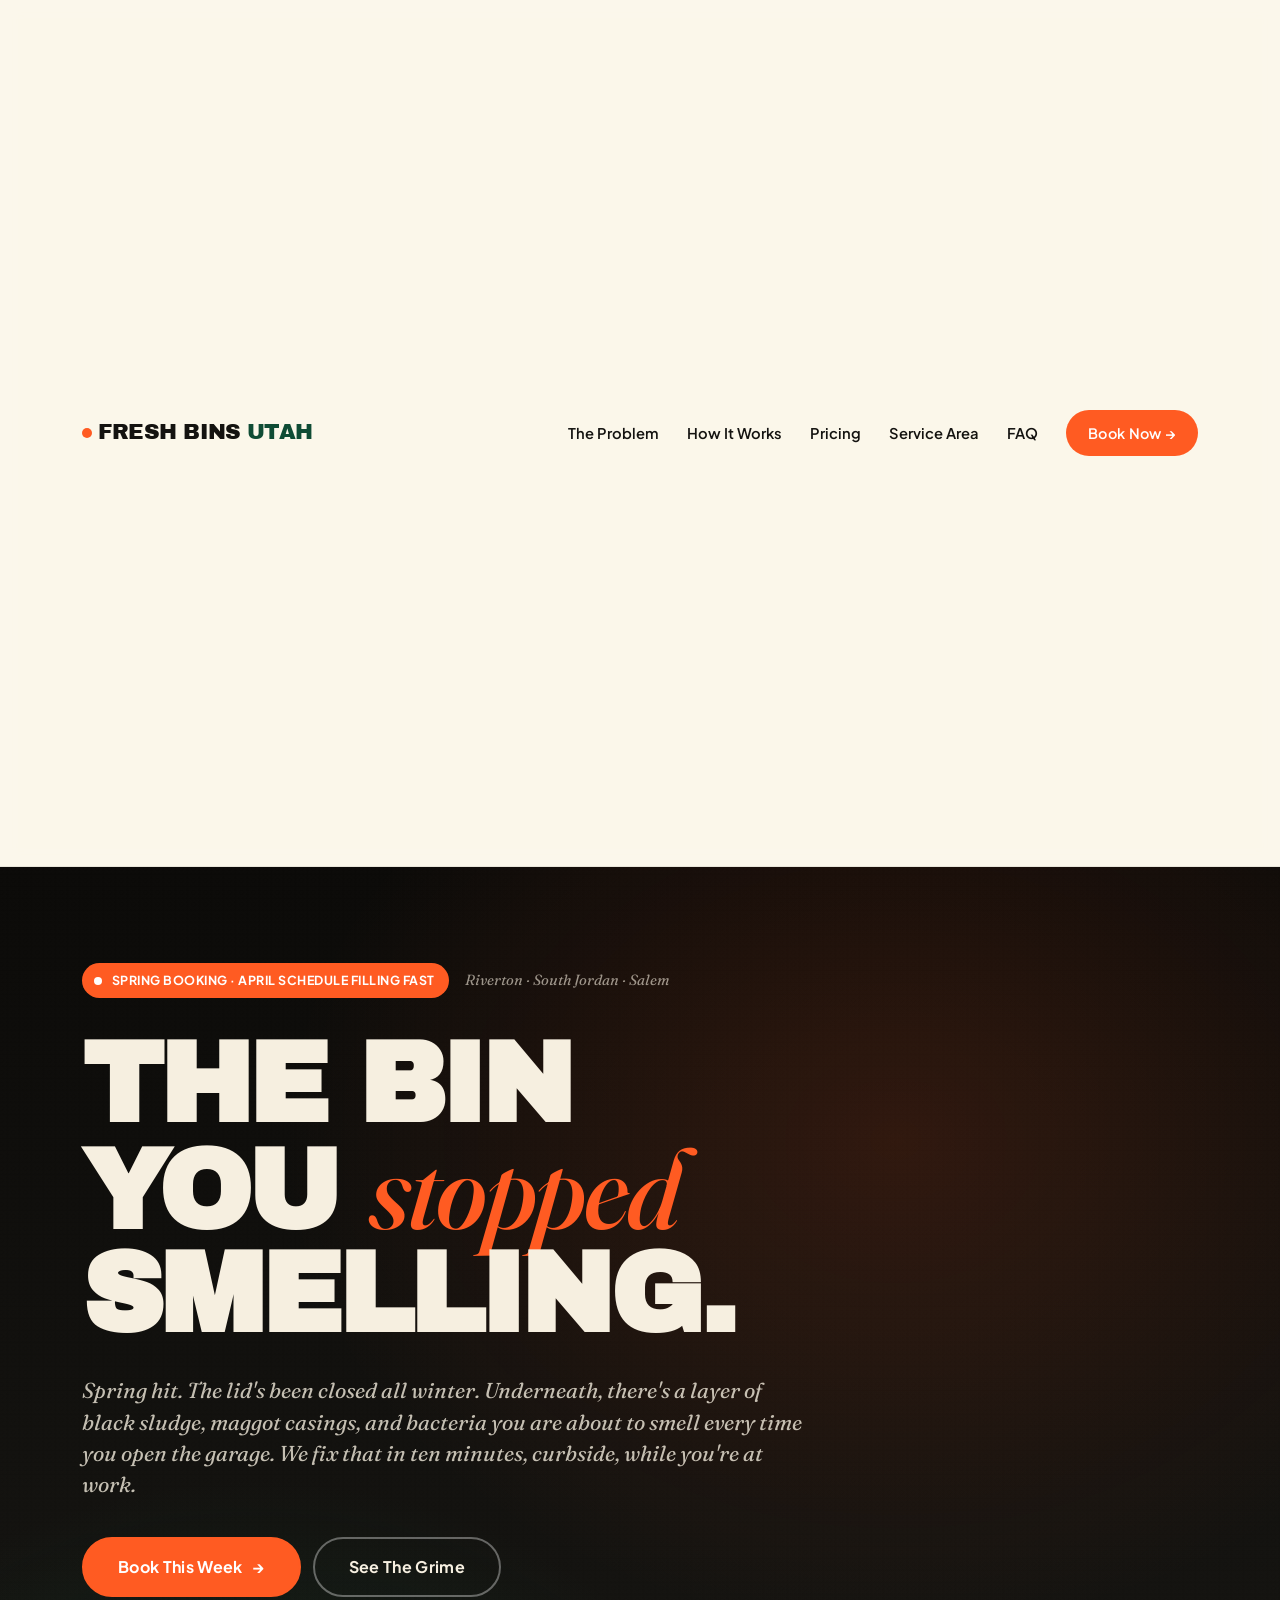
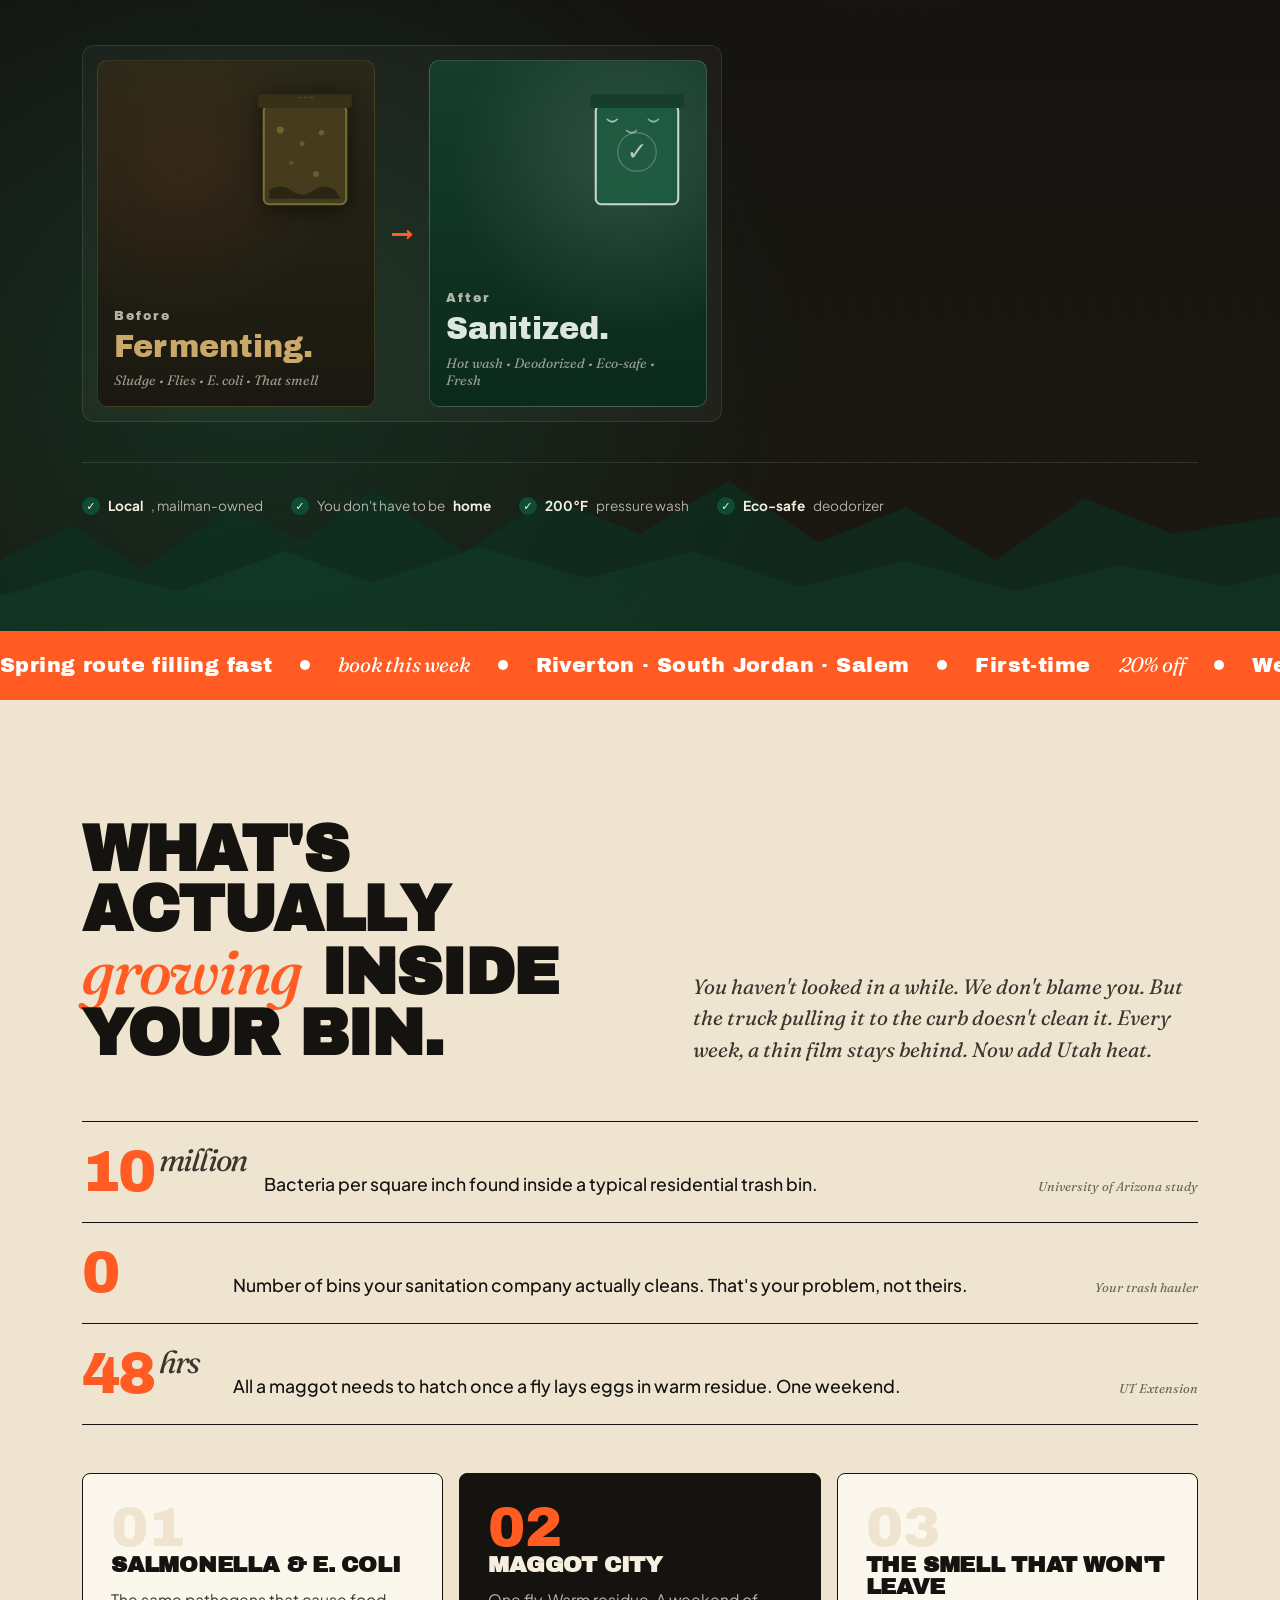
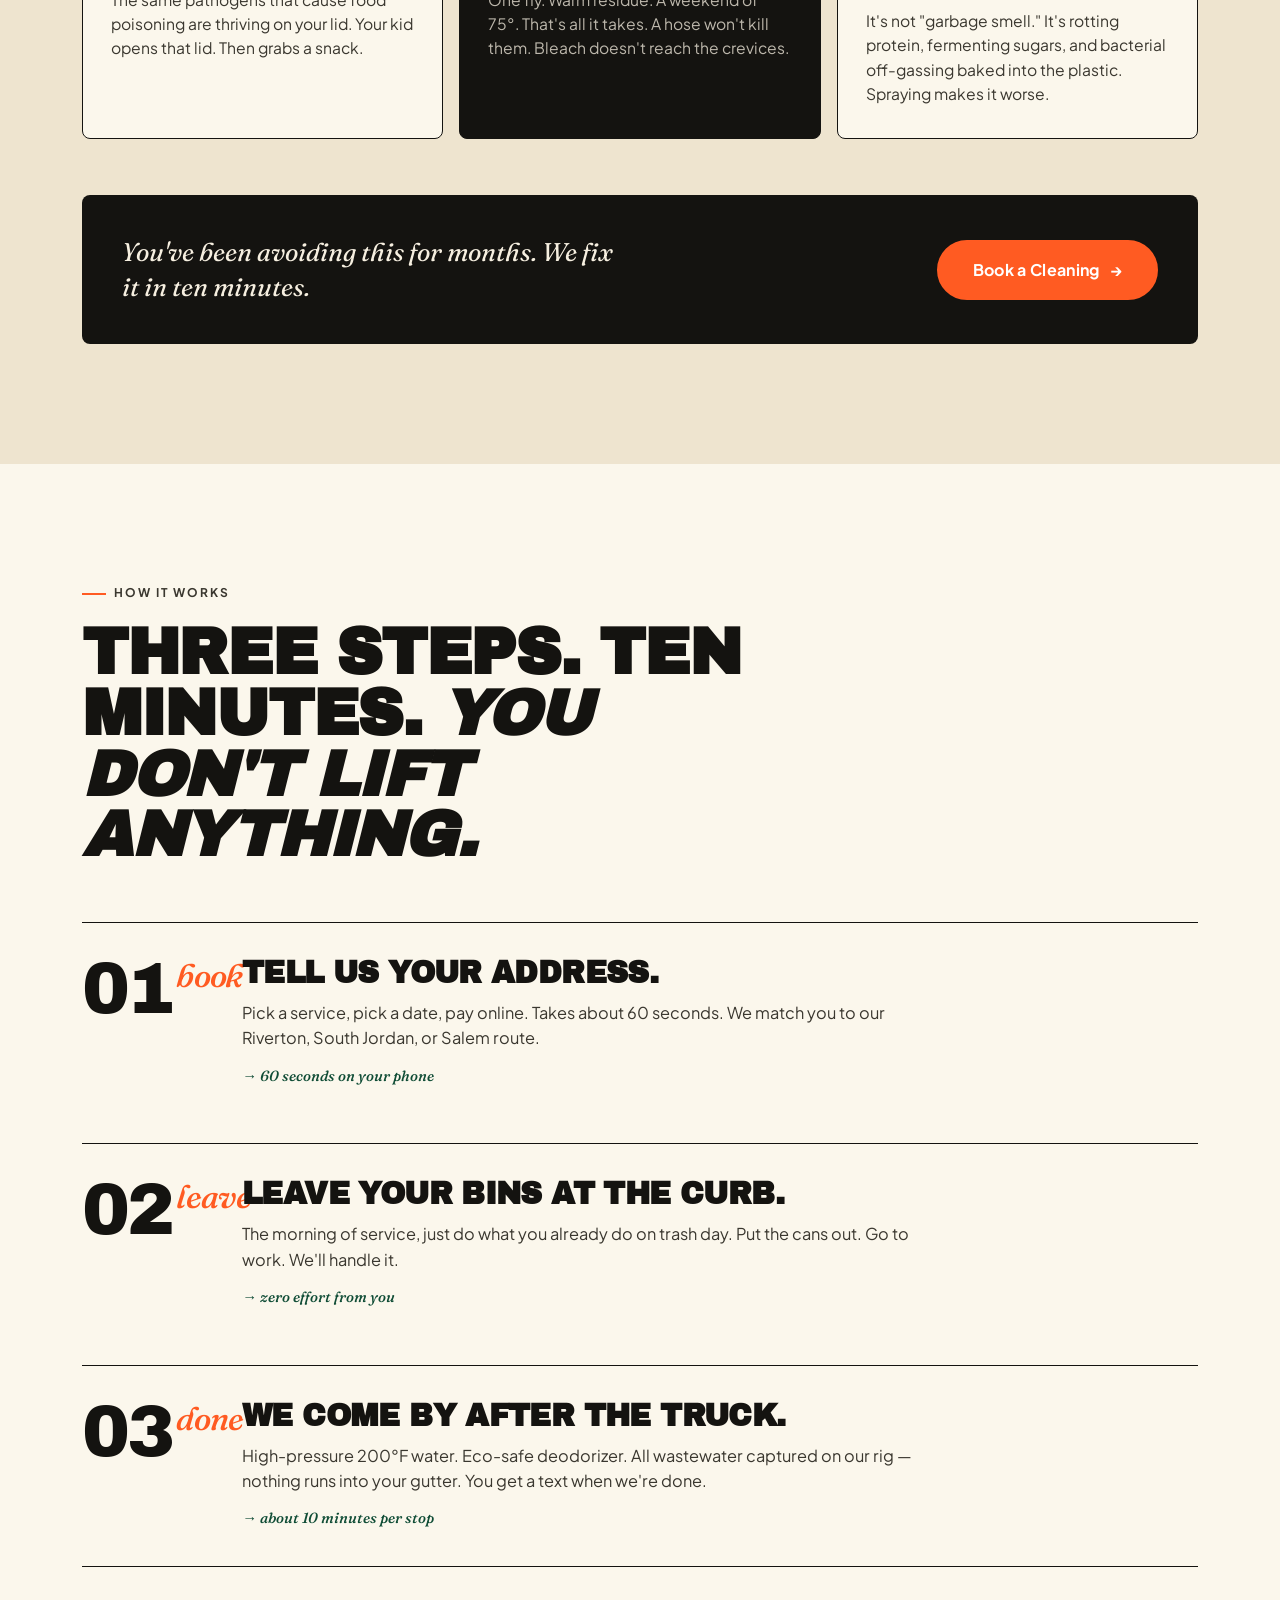
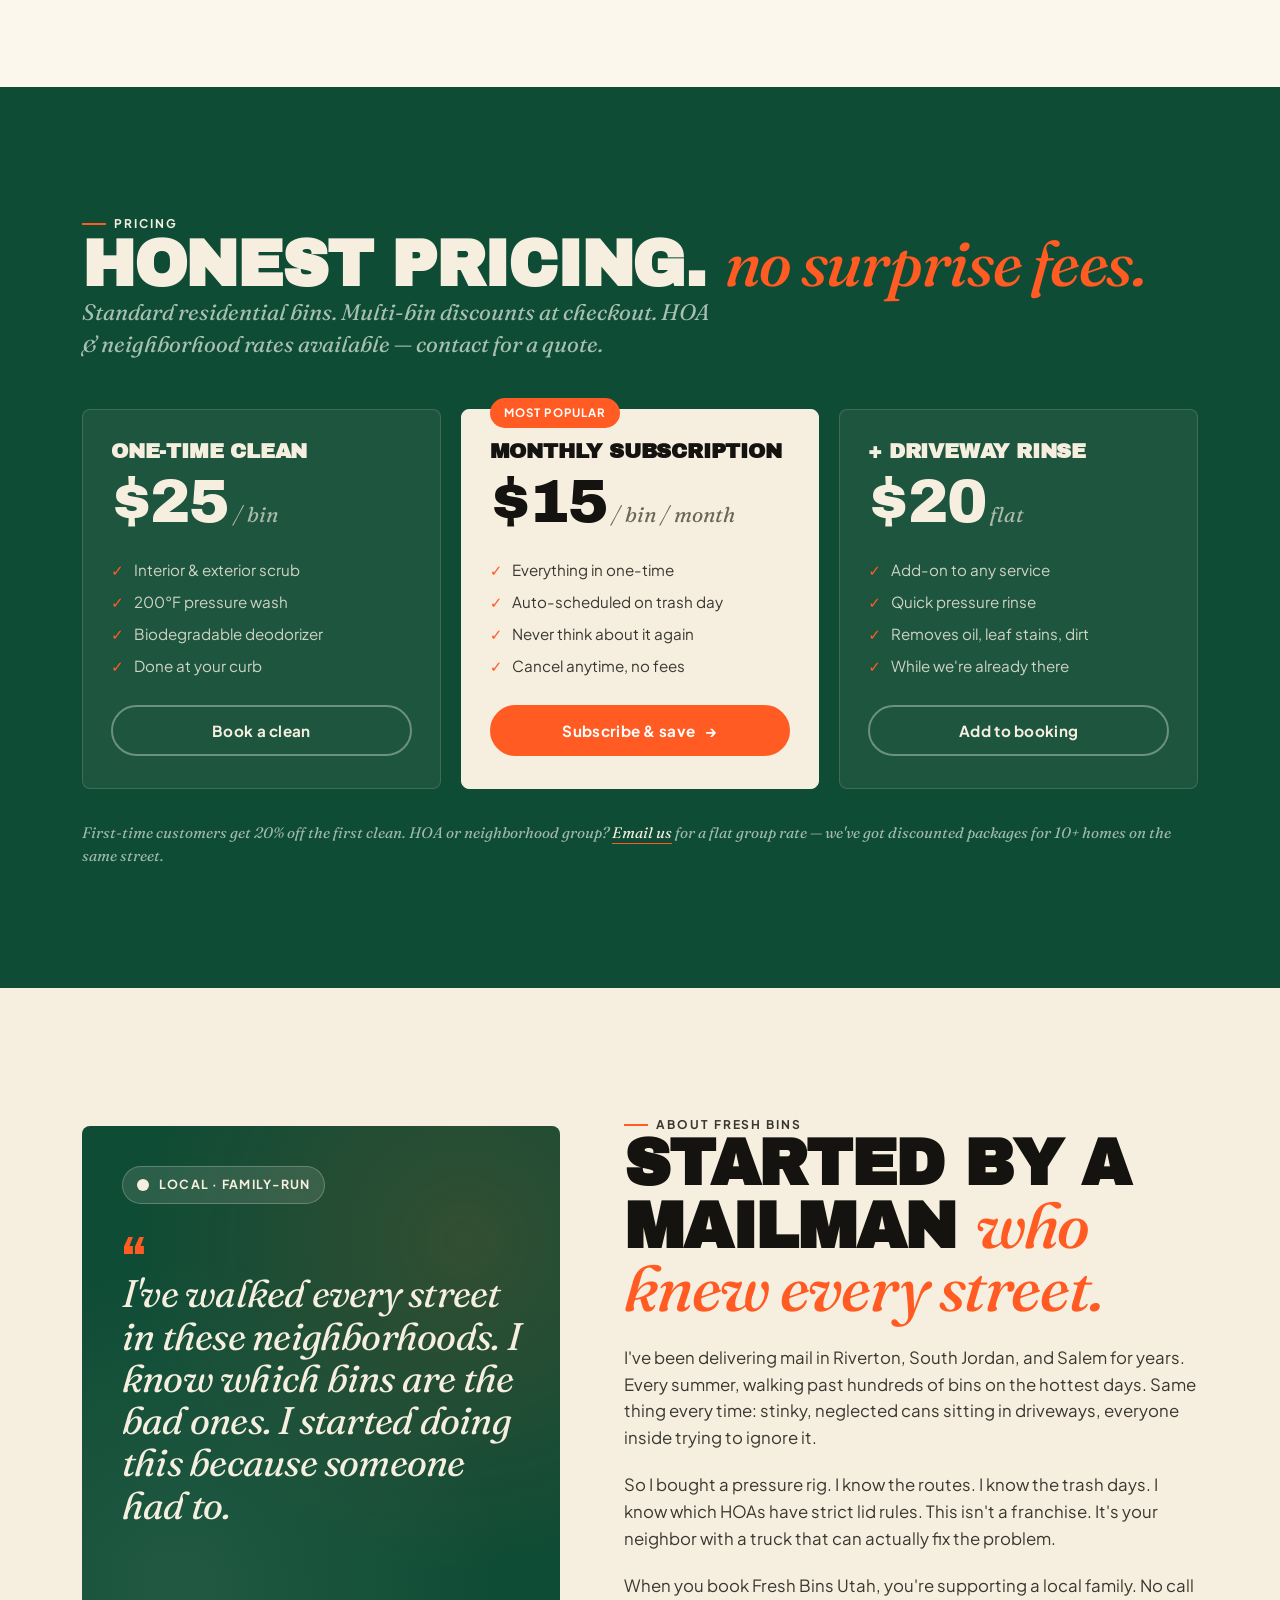
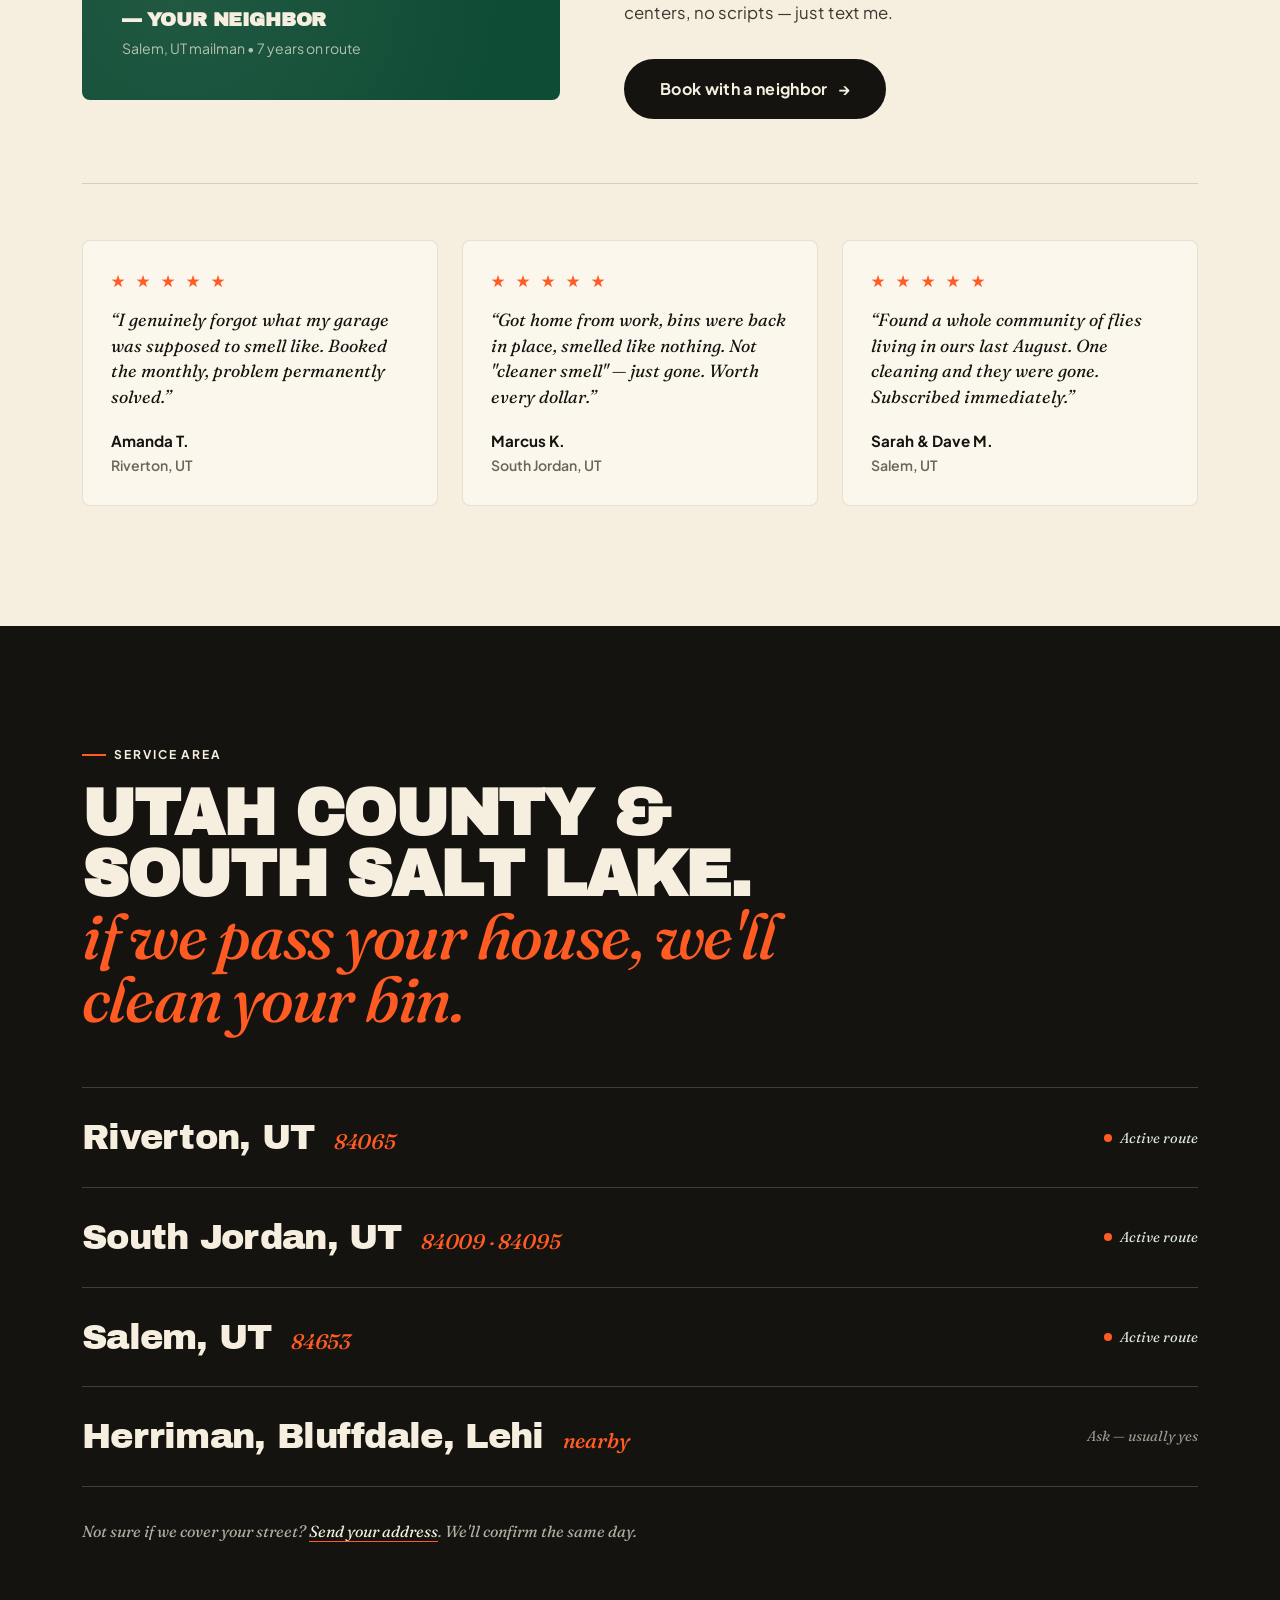
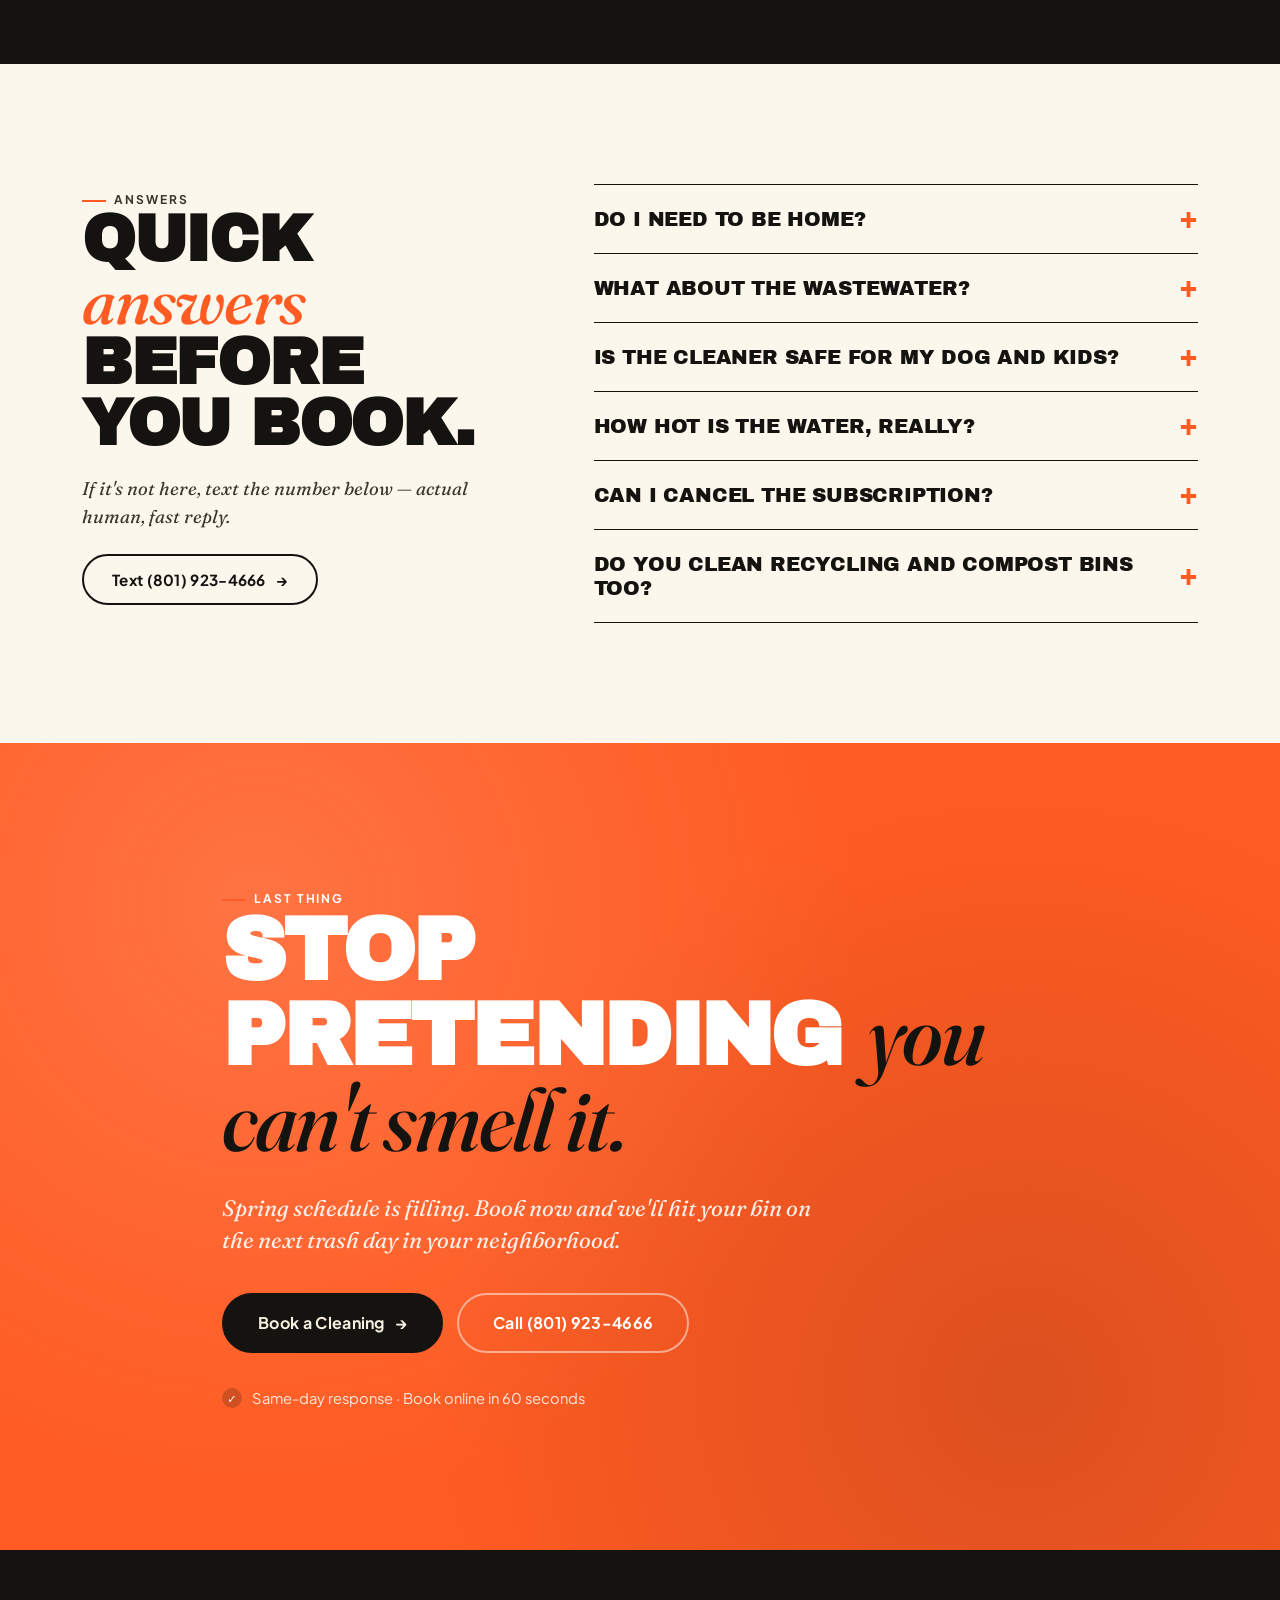
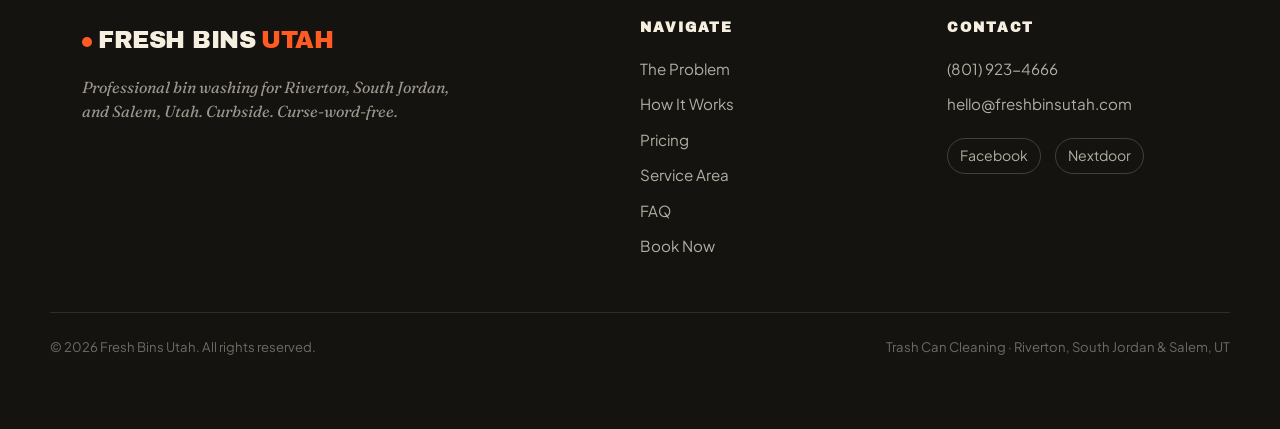
==== commit e3b36e03: "Disable Jekyll + add build-id to force Pages rebuild Adds .nojekyll so GitHub Pages serves files ver" ====
--- a/index.html
+++ b/index.html
@@ -3,6 +3,7 @@
 <head>
   <meta charset="UTF-8" />
   <meta name="viewport" content="width=device-width, initial-scale=1.0" />
+  <meta name="build-id" content="v2-20260417" />
   <title>Fresh Bins Utah | Trash Can Cleaning in Riverton, South Jordan &amp; Salem UT</title>
   <meta name="description" content="We pressure-wash the gunk, maggots, and stench out of your trash cans. Curbside service in Riverton, South Jordan &amp; Salem, UT. Book online in 60 seconds." />
   <meta name="keywords" content="bin washing Utah, trash can cleaning Riverton UT, trash can cleaning South Jordan UT, recycling bin cleaning Salem Utah, garbage can cleaning service Utah County" />
--- a/style.css
+++ b/style.css
@@ -191,10 +191,16 @@
   position: sticky;
   top: 0;
   z-index: 50;
-  background: rgba(251, 247, 236, 0.85);
-  backdrop-filter: saturate(160%) blur(10px);
-  -webkit-backdrop-filter: saturate(160%) blur(10px);
+  background: rgba(251, 247, 236, 0.96);
   border-bottom: 1px solid rgba(20,19,16,0.08);
+}
+
+@media (min-width: 900px) {
+  .site-header {
+    background: rgba(251, 247, 236, 0.85);
+    backdrop-filter: saturate(160%) blur(10px);
+    -webkit-backdrop-filter: saturate(160%) blur(10px);
+  }
 }
 .nav-container {
   display: flex;
@@ -242,7 +248,12 @@
 
 .nav-links {
   position: fixed;
-  inset: 62px 0 0 0;
+  top: 62px;
+  left: 0;
+  right: 0;
+  bottom: 0;
+  height: calc(100vh - 62px);
+  height: calc(100dvh - 62px);
   background: var(--paper);
   flex-direction: column;
   padding: 40px var(--pad) 48px;
@@ -250,8 +261,9 @@
   transform: translateX(100%);
   transition: transform .3s ease;
   display: flex;
-  z-index: 40;
+  z-index: 45;
   overflow-y: auto;
+  -webkit-overflow-scrolling: touch;
 }
 .nav-links.open { transform: translateX(0); }
 .nav-links a {
